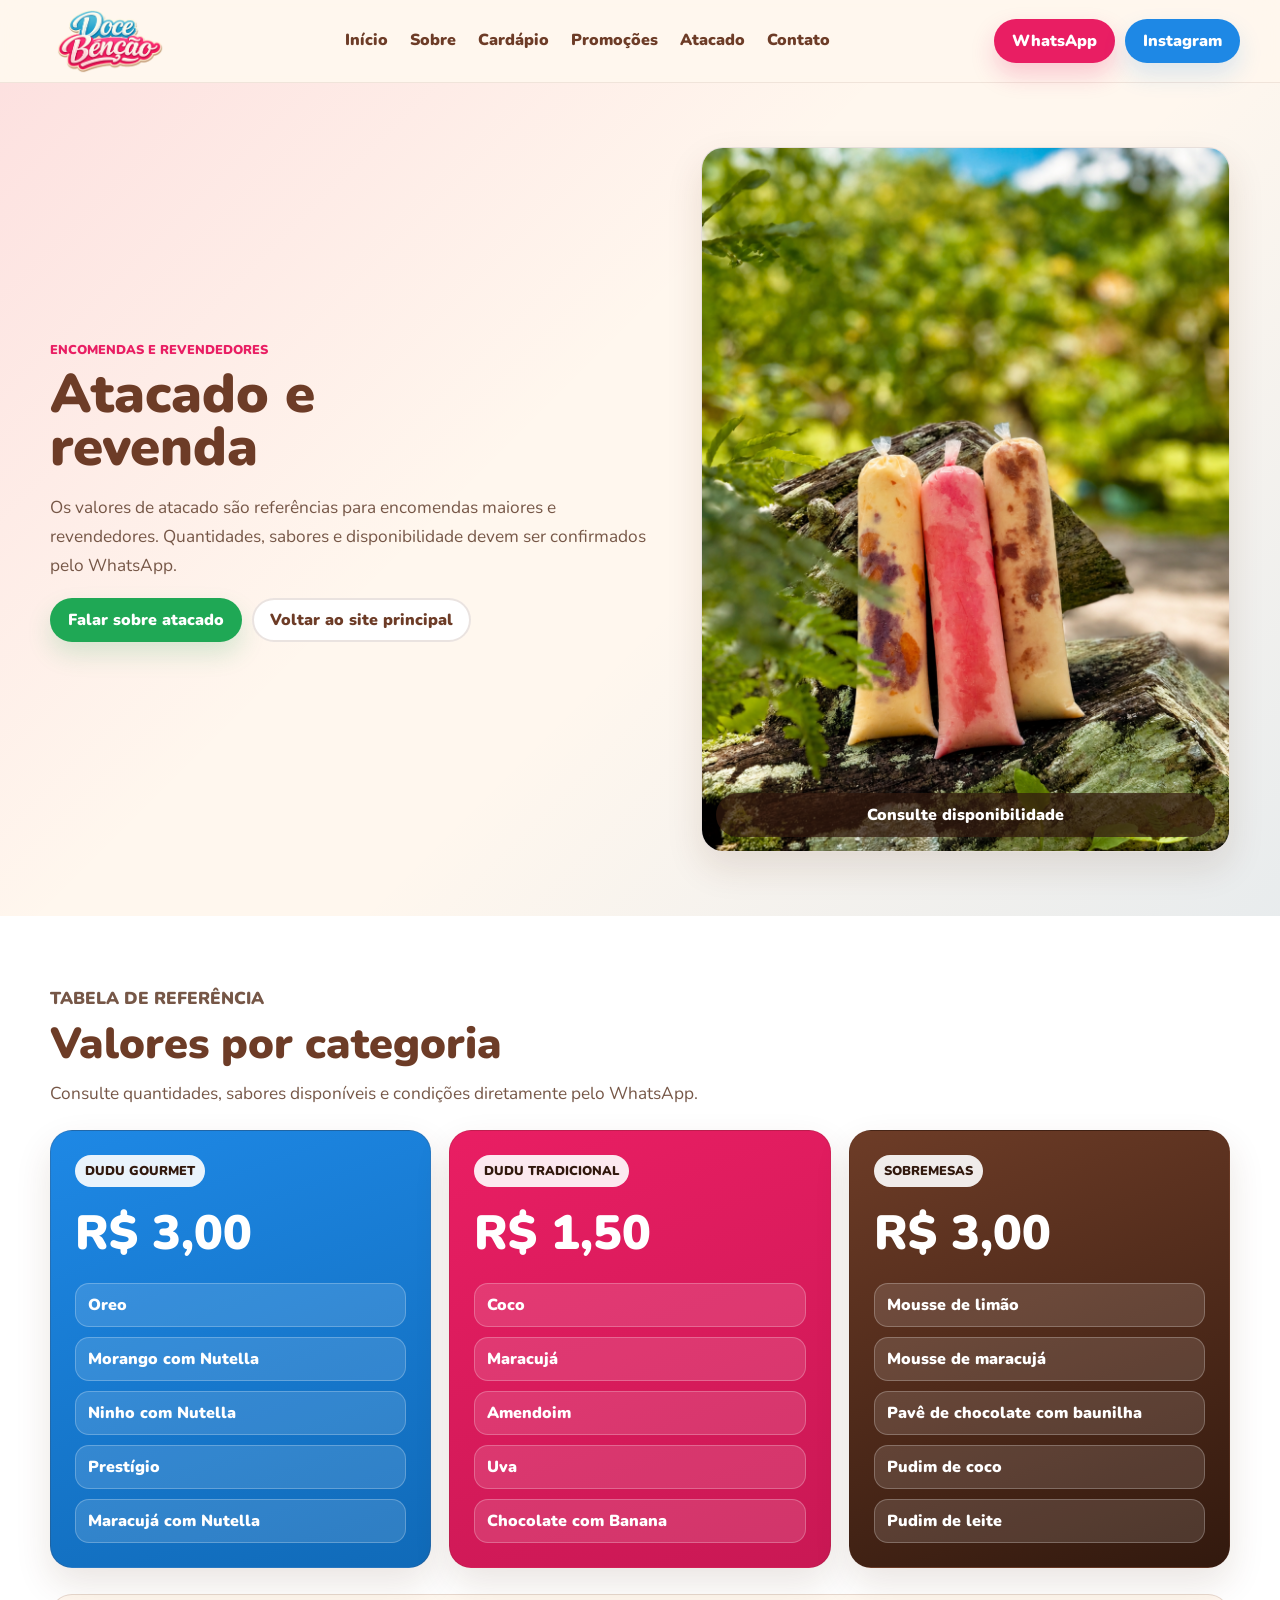
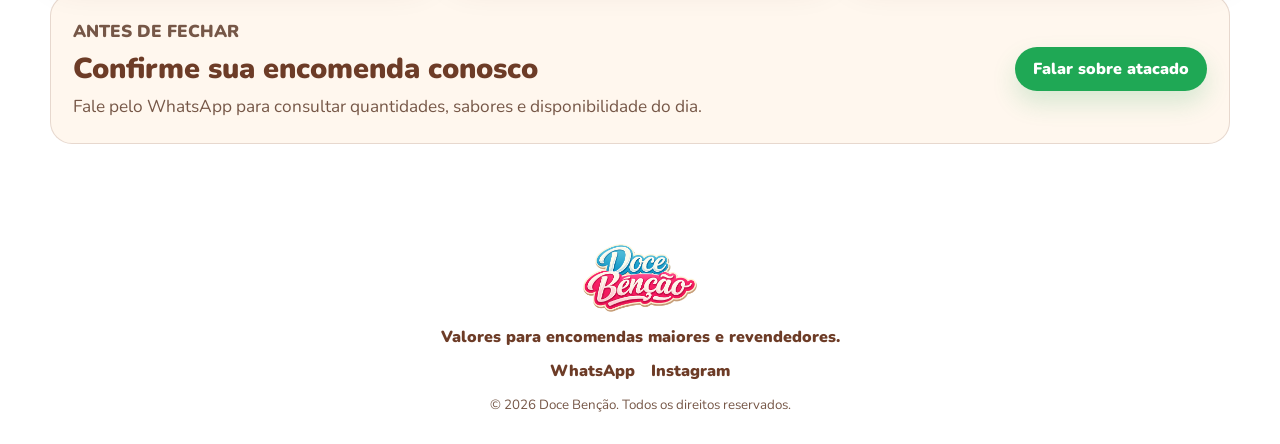
==== atacado.html @ 354166f1 "Add files via upload" ====
<!doctype html>
<html lang="pt-BR">
  <head>
    <meta charset="utf-8">
    <meta name="viewport" content="width=device-width, initial-scale=1">
    <title>Doce Benção | Atacado e Revenda</title>
    <meta
      name="description"
      content="Valores de referência para encomendas maiores e revendedores da Doce Benção."
    >
    <meta name="theme-color" content="#e91e63">
    <link rel="icon" href="assets/logo-doce-bencao-header.png" type="image/png">
    <link rel="preconnect" href="https://fonts.googleapis.com">
    <link rel="preconnect" href="https://fonts.gstatic.com" crossorigin>
    <link
      href="https://fonts.googleapis.com/css2?family=Nunito:wght@400;600;700;800;900&family=Pacifico&display=swap"
      rel="stylesheet"
    >
    <link rel="stylesheet" href="css/styles.css">
  </head>
  <body>
    <header class="site-header">
      <div class="header-inner">
        <a class="brand" href="index.html" aria-label="Voltar para Doce Benção">
          <img src="assets/logo-doce-bencao-header.png" alt="Doce Benção">
        </a>
        <nav class="site-nav" aria-label="Navegação de atacado">
          <a href="index.html#inicio">Início</a>
          <a href="index.html#sobre">Sobre</a>
          <a href="index.html#cardapio">Cardápio</a>
          <a href="index.html#promocoes">Promoções</a>
          <a href="#atacado">Atacado</a>
          <a href="index.html#contato">Contato</a>
        </nav>
        <div class="header-actions">
          <a
            class="mini-action whatsapp"
            href="#"
            data-whatsapp-message="Olá! Vim pelo site da Doce Benção e gostaria de consultar valores de atacado e revenda."
            data-contact-link="whatsapp"
          >
            WhatsApp
          </a>
          <a class="mini-action instagram" href="#" data-contact-link="instagram">Instagram</a>
        </div>
        <button
          class="mobile-menu-toggle"
          type="button"
          aria-label="Abrir menu"
          aria-controls="mobileMenu"
          aria-expanded="false"
          data-mobile-menu-toggle
        >
          <span aria-hidden="true">⋯</span>
        </button>
        <nav class="mobile-menu" id="mobileMenu" aria-label="Menu mobile" hidden data-mobile-menu>
          <a href="index.html#inicio">Início</a>
          <a href="index.html#sobre">Sobre</a>
          <a href="index.html#cardapio">Cardápio</a>
          <a href="index.html#promocoes">Promoções</a>
          <a href="#atacado">Atacado</a>
          <a href="index.html#contato">Contato</a>
          <a href="#" data-contact-link="whatsapp">WhatsApp</a>
          <a href="#" data-contact-link="instagram">Instagram</a>
        </nav>
      </div>
    </header>

    <main>
      <section class="wholesale-hero" id="atacado">
        <div class="section-inner wholesale-hero-inner">
          <div>
            <p class="eyebrow">Encomendas e revendedores</p>
            <h1>Atacado e revenda</h1>
            <p>
              Os valores de atacado são referências para encomendas maiores e
              revendedores. Quantidades, sabores e disponibilidade devem ser
              confirmados pelo WhatsApp.
            </p>
            <div class="hero-actions">
              <a
                class="button whatsapp"
                href="#"
                data-whatsapp-message="Olá! Vim pelo site da Doce Benção e gostaria de consultar valores de atacado e revenda."
                data-contact-link="whatsapp"
              >
                Falar sobre atacado
              </a>
              <a class="button secondary" href="index.html">Voltar ao site principal</a>
            </div>
          </div>
          <figure class="hero-photo wholesale-photo">
            <img src="assets/produto-dudu-gourmet-real.png" alt="Dudus da Doce Benção para encomendas e revenda">
            <figcaption>Consulte disponibilidade</figcaption>
          </figure>
        </div>
      </section>

      <section class="section wholesale-section" id="revendedores">
        <div class="section-inner">
          <div class="section-head compact">
            <p class="eyebrow">Tabela de referência</p>
            <h2>Valores por categoria</h2>
            <p>Consulte quantidades, sabores disponíveis e condições diretamente pelo WhatsApp.</p>
          </div>

          <div class="wholesale-grid">
            <article class="wholesale-card blue">
              <span>Dudu Gourmet</span>
              <strong>R$ 3,00</strong>
              <ul>
                <li>Oreo</li>
                <li>Morango com Nutella</li>
                <li>Ninho com Nutella</li>
                <li>Prestígio</li>
                <li>Maracujá com Nutella</li>
              </ul>
            </article>
            <article class="wholesale-card pink">
              <span>Dudu Tradicional</span>
              <strong>R$ 1,50</strong>
              <ul>
                <li>Coco</li>
                <li>Maracujá</li>
                <li>Amendoim</li>
                <li>Uva</li>
                <li>Chocolate com Banana</li>
              </ul>
            </article>
            <article class="wholesale-card brown">
              <span>Sobremesas</span>
              <strong>R$ 3,00</strong>
              <ul>
                <li>Mousse de limão</li>
                <li>Mousse de maracujá</li>
                <li>Pavê de chocolate com baunilha</li>
                <li>Pudim de coco</li>
                <li>Pudim de leite</li>
              </ul>
            </article>
          </div>

          <div class="wholesale-contact">
            <div>
              <p class="eyebrow">Antes de fechar</p>
              <h2>Confirme sua encomenda conosco</h2>
              <p>Fale pelo WhatsApp para consultar quantidades, sabores e disponibilidade do dia.</p>
            </div>
            <a
              class="button whatsapp"
              href="#"
              data-whatsapp-message="Olá! Vim pelo site da Doce Benção e gostaria de consultar valores de atacado e revenda."
              data-contact-link="whatsapp"
            >
              Falar sobre atacado
            </a>
          </div>
        </div>
      </section>
    </main>

    <footer class="site-footer">
      <img src="assets/logo-doce-bencao-header.png" alt="Doce Benção">
      <p>Valores para encomendas maiores e revendedores.</p>
      <div class="footer-links">
        <a href="#" data-contact-link="whatsapp">WhatsApp</a>
        <a href="#" data-contact-link="instagram">Instagram</a>
      </div>
      <small>© 2026 Doce Benção. Todos os direitos reservados.</small>
    </footer>

    <script src="js/app.js"></script>
  </body>
</html>
---- css/styles.css ----
:root {
  --pink: #e91e63;
  --pink-dark: #c91854;
  --blue: #1e88e5;
  --blue-dark: #106ab8;
  --brown: #6d3c27;
  --brown-dark: #32190e;
  --cream: #ffe6c7;
  --cream-soft: #fff7ee;
  --white: #ffffff;
  --ink: #2d170e;
  --muted: #765747;
  --line: rgba(109, 60, 39, 0.16);
  --shadow: 0 16px 36px rgba(79, 39, 18, 0.12);
  --radius: 22px;
  --script: "Pacifico", "Brush Script MT", cursive;
  --sans: "Nunito", "Segoe UI", system-ui, sans-serif;
}

* {
  box-sizing: border-box;
}

html,
body {
  width: 100%;
  overflow-x: hidden;
}

html {
  scroll-behavior: smooth;
}

body {
  min-width: 320px;
  margin: 0;
  color: var(--ink);
  font-family: var(--sans);
  background: var(--cream-soft);
}

img {
  display: block;
  max-width: 100%;
}

a {
  color: inherit;
  text-decoration: none;
}

button {
  font: inherit;
}

h1,
h2,
h3,
p {
  margin-top: 0;
  overflow-wrap: break-word;
}

h1 {
  max-width: 12ch;
  margin-bottom: 18px;
  color: var(--brown);
  font-size: 3.4rem;
  font-weight: 900;
  line-height: 0.98;
}

h2 {
  margin-bottom: 14px;
  color: var(--brown);
  font-size: 2.7rem;
  font-weight: 900;
  line-height: 1;
}

h3 {
  margin-bottom: 8px;
  color: var(--brown);
  font-size: 1.24rem;
  font-weight: 900;
}

.section {
  scroll-margin-top: 92px;
  padding: 68px 20px;
}

.section-inner {
  width: min(100%, 1180px);
  margin: 0 auto;
}

.section-head {
  max-width: 760px;
  margin-bottom: 26px;
}

.section-head p,
.hero-copy > p,
.wholesale-callout p,
.location-card p,
.contact-copy p,
.wholesale-hero p:not(.eyebrow),
.wholesale-contact p {
  color: var(--muted);
  font-size: 1.08rem;
  line-height: 1.68;
}

.compact {
  margin-bottom: 22px;
}

.eyebrow {
  margin: 0 0 9px;
  color: var(--pink);
  font-size: 0.8rem;
  font-weight: 900;
  letter-spacing: 0;
  text-transform: uppercase;
}

.site-header {
  position: sticky;
  top: 0;
  z-index: 30;
  border-bottom: 1px solid rgba(109, 60, 39, 0.1);
  background: rgba(255, 247, 238, 0.95);
  backdrop-filter: blur(16px);
}

.header-inner {
  position: relative;
  display: grid;
  width: min(100%, 1240px);
  min-height: 82px;
  margin: 0 auto;
  padding: 8px 20px;
  grid-template-columns: auto 1fr auto;
  gap: 24px;
  align-items: center;
}

.brand {
  display: block;
  width: 140px;
  height: 66px;
}

.brand img {
  width: 100%;
  height: 100%;
  object-fit: contain;
}

.site-nav {
  display: flex;
  min-width: 0;
  gap: 22px;
  align-items: center;
  justify-content: center;
  color: var(--brown);
  font-weight: 900;
  white-space: nowrap;
}

.site-nav a {
  padding: 8px 0;
  border-bottom: 3px solid transparent;
}

.site-nav a:hover,
.site-nav a:focus-visible {
  border-color: var(--pink);
}

.header-actions,
.hero-actions,
.location-buttons {
  display: flex;
  flex-wrap: wrap;
  gap: 10px;
  align-items: center;
}

.button,
.mini-action,
.contact-button,
.consult-link {
  display: inline-flex;
  min-height: 44px;
  align-items: center;
  justify-content: center;
  border: 0;
  border-radius: 999px;
  cursor: pointer;
  font-weight: 900;
  line-height: 1;
  text-align: center;
  transition: transform 160ms ease, box-shadow 160ms ease, background 160ms ease;
}

.button,
.mini-action,
.contact-button {
  padding: 13px 18px;
}

.button:hover,
.mini-action:hover,
.contact-button:hover,
.consult-link:hover {
  transform: translateY(-2px);
}

.primary,
.mini-action.whatsapp,
.contact-button.whatsapp {
  color: var(--white);
  background: var(--pink);
  box-shadow: 0 12px 24px rgba(233, 30, 99, 0.22);
}

.button.whatsapp {
  color: var(--white);
  background: #1fa855;
  box-shadow: 0 12px 24px rgba(31, 168, 85, 0.18);
}

.instagram,
.mini-action.instagram {
  color: var(--white);
  background: var(--blue);
  box-shadow: 0 12px 24px rgba(30, 136, 229, 0.16);
}

.secondary {
  color: var(--brown);
  background: var(--white);
  box-shadow: inset 0 0 0 2px rgba(109, 60, 39, 0.14);
}

.button.map,
.contact-button.map {
  color: var(--white);
  background: var(--brown);
  box-shadow: 0 12px 24px rgba(109, 60, 39, 0.16);
}

.mobile-menu-toggle,
.mobile-menu {
  display: none;
}

.mobile-menu[hidden] {
  display: none;
}

.hero {
  padding: 32px 20px;
  background:
    linear-gradient(135deg, rgba(233, 30, 99, 0.1) 0 24%, transparent 24% 100%),
    linear-gradient(315deg, rgba(30, 136, 229, 0.08) 0 18%, transparent 18% 100%),
    var(--cream-soft);
}

.hero-inner,
.wholesale-hero-inner {
  display: grid;
  grid-template-columns: minmax(0, 0.96fr) minmax(420px, 0.84fr);
  gap: 46px;
  align-items: center;
}

.hero-copy {
  max-width: 700px;
}

.hero-copy > p {
  font-size: 1rem;
  line-height: 1.56;
}

.availability-note {
  padding-left: 13px;
  border-left: 4px solid var(--pink);
  font-weight: 800;
}

.hero-actions {
  margin: 18px 0 16px;
}

.hero-gallery {
  display: grid;
  grid-template-columns: 1fr 0.82fr;
  grid-template-rows: 1fr 1fr;
  gap: 14px;
}

.hero-photo,
.product-card,
.promo-card,
.location-card,
.contact-panel,
.wholesale-card,
.faith-line {
  border: 1px solid var(--line);
  border-radius: var(--radius);
  background: rgba(255, 255, 255, 0.9);
  box-shadow: var(--shadow);
}

.hero-photo {
  position: relative;
  min-height: 180px;
  margin: 0;
  overflow: hidden;
}

.hero-photo.featured {
  min-height: 400px;
  grid-row: 1 / 3;
}

.hero-photo img {
  width: 100%;
  height: 100%;
  object-fit: cover;
}

.hero-photo figcaption {
  position: absolute;
  right: 14px;
  bottom: 14px;
  left: 14px;
  padding: 11px 13px;
  border-radius: 999px;
  color: var(--white);
  background: rgba(50, 25, 14, 0.72);
  font-weight: 900;
  text-align: center;
}

.faith-line {
  max-width: 430px;
  margin: 0;
  padding: 15px 18px;
}

.faith-line p {
  margin: 0;
  color: var(--brown);
  font-family: var(--script);
  font-size: 1.08rem;
  line-height: 1.45;
}

.faith-line cite {
  display: block;
  margin-top: 6px;
  color: var(--muted);
  font-size: 0.78rem;
  font-style: normal;
  font-weight: 900;
}

.faith-line.small {
  margin-top: 22px;
}

.about-section,
.location-section {
  background: var(--cream-soft);
}

.brand-values {
  margin-bottom: 0;
  color: var(--muted);
  font-size: 0.96rem;
  font-weight: 900;
  line-height: 1.5;
}

.menu-section,
.wholesale-section {
  background: var(--white);
}

.menu-tabs {
  display: flex;
  flex-wrap: wrap;
  gap: 10px;
  margin-bottom: 24px;
}

.tab {
  min-height: 42px;
  padding: 10px 15px;
  border: 1px solid var(--line);
  border-radius: 999px;
  color: var(--brown);
  background: var(--white);
  cursor: pointer;
  font-weight: 900;
}

.tab.is-active,
.tab:hover,
.tab:focus-visible {
  color: var(--white);
  border-color: var(--pink);
  background: var(--pink);
}

.product-grid,
.promo-grid,
.location-grid,
.wholesale-grid {
  display: grid;
  gap: 18px;
}

.product-grid {
  grid-template-columns: repeat(3, minmax(0, 1fr));
}

.product-card {
  overflow: hidden;
}

.product-card > img {
  width: 100%;
  height: 176px;
  object-fit: cover;
}

.product-body {
  display: grid;
  gap: 10px;
  padding: 18px;
}

.product-topline {
  display: flex;
  gap: 12px;
  align-items: flex-start;
  justify-content: space-between;
}

.product-category {
  display: inline-flex;
  min-height: 30px;
  align-items: center;
  padding: 6px 9px;
  border-radius: 999px;
  color: var(--white);
  background: var(--pink);
  font-size: 0.78rem;
  font-weight: 900;
}

.product-card.blue .product-category {
  background: var(--blue);
}

.product-card.brown .product-category {
  background: var(--brown);
}

.product-topline strong {
  flex: 0 0 auto;
  color: var(--pink);
  font-size: 1.48rem;
  font-weight: 900;
}

.product-card.blue .product-topline strong {
  color: var(--blue);
}

.product-card.brown .product-topline strong {
  color: var(--brown);
}

.product-card h3 {
  min-height: 2.4em;
}

.product-card p {
  min-height: 4.5em;
  margin-bottom: 3px;
  color: var(--muted);
  line-height: 1.5;
}

.consult-link {
  min-height: 40px;
  padding: 11px 14px;
  color: var(--white);
  background: #1fa855;
  font-size: 0.92rem;
}

.promo-section {
  background: linear-gradient(180deg, var(--cream-soft), var(--cream));
}

.promo-grid {
  grid-template-columns: repeat(3, minmax(0, 1fr));
}

.promo-card {
  min-height: 218px;
  padding: 24px;
  color: var(--white);
}

.promo-card.blue {
  background: linear-gradient(160deg, var(--blue), var(--blue-dark));
}

.promo-card.pink {
  background: linear-gradient(160deg, var(--pink), var(--pink-dark));
}

.promo-card.brown {
  background: linear-gradient(160deg, var(--brown), var(--brown-dark));
}

.promo-badge {
  display: inline-flex;
  margin-bottom: 38px;
  padding: 7px 10px;
  border-radius: 999px;
  color: var(--brown-dark);
  background: rgba(255, 255, 255, 0.9);
  font-size: 0.76rem;
  font-weight: 900;
  text-transform: uppercase;
}

.promo-card p {
  margin-bottom: 8px;
  color: rgba(255, 255, 255, 0.86);
  font-weight: 900;
}

.promo-card h3 {
  color: var(--white);
  font-size: 2.2rem;
}

.section-note {
  margin: 18px 0 0;
  color: var(--muted);
  font-size: 0.96rem;
  font-weight: 800;
}

.wholesale-callout {
  background:
    linear-gradient(90deg, rgba(233, 30, 99, 0.1), rgba(30, 136, 229, 0.1)),
    var(--cream);
}

.wholesale-inner {
  display: grid;
  grid-template-columns: minmax(0, 1fr) minmax(250px, 0.38fr);
  gap: 34px;
  align-items: center;
}

.location-grid {
  grid-template-columns: repeat(2, minmax(0, 1fr));
}

.location-card {
  padding: 24px;
}

.location-card span {
  display: inline-flex;
  margin-bottom: 18px;
  padding: 7px 10px;
  border-radius: 999px;
  color: var(--white);
  background: var(--brown);
  font-size: 0.78rem;
  font-weight: 900;
  text-transform: uppercase;
}

.location-card h3 {
  font-size: 1.6rem;
}

.location-buttons {
  margin-top: 18px;
}

.contact-section {
  background:
    linear-gradient(90deg, rgba(233, 30, 99, 0.09), rgba(30, 136, 229, 0.09)),
    var(--cream-soft);
}

.contact-inner {
  display: grid;
  grid-template-columns: minmax(0, 0.9fr) minmax(320px, 0.56fr);
  gap: 34px;
  align-items: center;
}

.contact-panel {
  display: grid;
  gap: 12px;
  padding: 24px;
}

.contact-button {
  min-height: 54px;
  color: var(--white);
}

.site-footer {
  display: grid;
  gap: 12px;
  justify-items: center;
  padding: 30px 18px;
  color: var(--brown);
  background: var(--white);
  text-align: center;
}

.site-footer img {
  width: 150px;
  height: 72px;
  object-fit: contain;
}

.site-footer p {
  margin: 0;
  font-weight: 900;
}

.footer-links {
  display: flex;
  gap: 16px;
  color: var(--brown);
  font-weight: 900;
}

.footer-links a {
  border-bottom: 2px solid transparent;
}

.footer-links a:hover,
.footer-links a:focus-visible {
  border-color: var(--pink);
}

.site-footer small {
  color: var(--muted);
}

.wholesale-hero {
  padding: 64px 20px;
  background:
    linear-gradient(135deg, rgba(233, 30, 99, 0.1), transparent 42%),
    linear-gradient(315deg, rgba(30, 136, 229, 0.1), transparent 44%),
    var(--cream-soft);
}

.wholesale-hero h1 {
  max-width: 10ch;
}

.wholesale-photo {
  min-height: 380px;
}

.wholesale-grid {
  grid-template-columns: repeat(3, minmax(0, 1fr));
}

.wholesale-card {
  min-height: 430px;
  padding: 24px;
  color: var(--white);
}

.wholesale-card.blue {
  background: linear-gradient(160deg, var(--blue), var(--blue-dark));
}

.wholesale-card.pink {
  background: linear-gradient(160deg, var(--pink), var(--pink-dark));
}

.wholesale-card.brown {
  background: linear-gradient(160deg, var(--brown), var(--brown-dark));
}

.wholesale-card span {
  display: inline-flex;
  margin-bottom: 22px;
  padding: 7px 10px;
  border-radius: 999px;
  color: var(--brown-dark);
  background: rgba(255, 255, 255, 0.9);
  font-size: 0.8rem;
  font-weight: 900;
  text-transform: uppercase;
}

.wholesale-card strong {
  display: block;
  margin-bottom: 26px;
  color: var(--white);
  font-size: 3rem;
  font-weight: 900;
  line-height: 1;
}

.wholesale-card ul {
  display: grid;
  gap: 10px;
  margin: 0;
  padding: 0;
  list-style: none;
}

.wholesale-card li {
  padding: 10px 12px;
  border: 1px solid rgba(255, 255, 255, 0.24);
  border-radius: 14px;
  background: rgba(255, 255, 255, 0.13);
  font-weight: 900;
}

.wholesale-contact {
  display: flex;
  gap: 24px;
  align-items: center;
  justify-content: space-between;
  margin-top: 26px;
  padding: 22px;
  border: 1px solid var(--line);
  border-radius: var(--radius);
  background: var(--cream-soft);
}

.wholesale-contact h2 {
  margin-bottom: 8px;
  font-size: 1.8rem;
}

.wholesale-contact p:last-child {
  margin-bottom: 0;
}

@media (max-width: 1080px) {
  .site-nav {
    gap: 16px;
    font-size: 0.94rem;
  }

  .header-inner {
    gap: 18px;
  }

  .hero-inner,
  .wholesale-hero-inner,
  .wholesale-inner,
  .contact-inner {
    grid-template-columns: 1fr;
  }

  .hero-gallery {
    width: min(100%, 760px);
  }

  .product-grid,
  .wholesale-grid {
    grid-template-columns: repeat(2, minmax(0, 1fr));
  }
}

@media (max-width: 760px) {
  h1 {
    max-width: 12ch;
    font-size: 2.54rem;
  }

  h2 {
    font-size: 2rem;
  }

  .section {
    padding: 48px 18px;
  }

  .header-inner {
    min-height: 72px;
    padding: 6px 18px;
    grid-template-columns: auto auto;
    justify-content: space-between;
  }

  .brand {
    width: 124px;
    height: 58px;
  }

  .site-nav,
  .header-actions {
    display: none;
  }

  .mobile-menu-toggle {
    display: inline-flex;
    width: 48px;
    height: 44px;
    align-items: center;
    justify-content: center;
    border: 1px solid var(--line);
    border-radius: 14px;
    color: var(--brown);
    background: var(--white);
    cursor: pointer;
    font-size: 2rem;
    font-weight: 900;
    line-height: 1;
  }

  .mobile-menu {
    position: absolute;
    top: calc(100% + 8px);
    right: 18px;
    display: grid;
    width: min(280px, calc(100vw - 36px));
    padding: 8px;
    border: 1px solid var(--line);
    border-radius: 18px;
    background: var(--white);
    box-shadow: var(--shadow);
  }

  .mobile-menu a {
    padding: 11px 12px;
    border-radius: 12px;
    color: var(--brown);
    font-weight: 900;
  }

  .mobile-menu a:hover,
  .mobile-menu a:focus-visible {
    color: var(--white);
    background: var(--pink);
  }

  .hero,
  .wholesale-hero {
    padding: 42px 18px;
  }

  .hero-copy > p,
  .wholesale-hero p:not(.eyebrow) {
    font-size: 1rem;
    line-height: 1.58;
  }

  .hero-gallery {
    grid-template-columns: 1fr 1fr;
    grid-template-rows: 280px 170px;
    gap: 10px;
  }

  .hero-photo,
  .hero-photo.featured {
    min-height: 0;
  }

  .hero-photo.featured {
    grid-row: 1 / 2;
    grid-column: 1 / 3;
  }

  .hero-photo figcaption {
    right: 8px;
    bottom: 8px;
    left: 8px;
    padding: 9px 10px;
    font-size: 0.86rem;
  }

  .hero-actions,
  .location-buttons {
    flex-direction: column;
  }

  .button,
  .contact-button,
  .consult-link {
    width: 100%;
  }

  .product-grid,
  .promo-grid,
  .location-grid,
  .wholesale-grid {
    grid-template-columns: 1fr;
  }

  .menu-tabs {
    display: grid;
    grid-template-columns: repeat(2, minmax(0, 1fr));
  }

  .tab {
    padding: 9px 10px;
    font-size: 0.88rem;
  }

  .product-card {
    display: grid;
    min-height: 190px;
    grid-template-columns: 112px minmax(0, 1fr);
  }

  .product-card > img {
    height: 100%;
  }

  .product-body {
    gap: 8px;
    padding: 14px;
  }

  .product-topline {
    flex-direction: column;
    gap: 7px;
  }

  .product-topline strong {
    font-size: 1.36rem;
  }

  .product-card h3,
  .product-card p {
    min-height: 0;
  }

  .product-card h3 {
    margin-bottom: 4px;
    font-size: 1.04rem;
  }

  .product-card p {
    font-size: 0.88rem;
    line-height: 1.42;
  }

  .consult-link {
    min-height: 38px;
    padding: 9px 10px;
    font-size: 0.84rem;
  }

  .promo-card,
  .location-card,
  .wholesale-card {
    min-height: auto;
  }

  .wholesale-contact {
    align-items: stretch;
    flex-direction: column;
  }

  .wholesale-contact .button {
    width: 100%;
  }
}

@media (max-width: 360px) {
  .product-card {
    grid-template-columns: 1fr;
  }

  .product-card > img {
    height: 170px;
  }
}
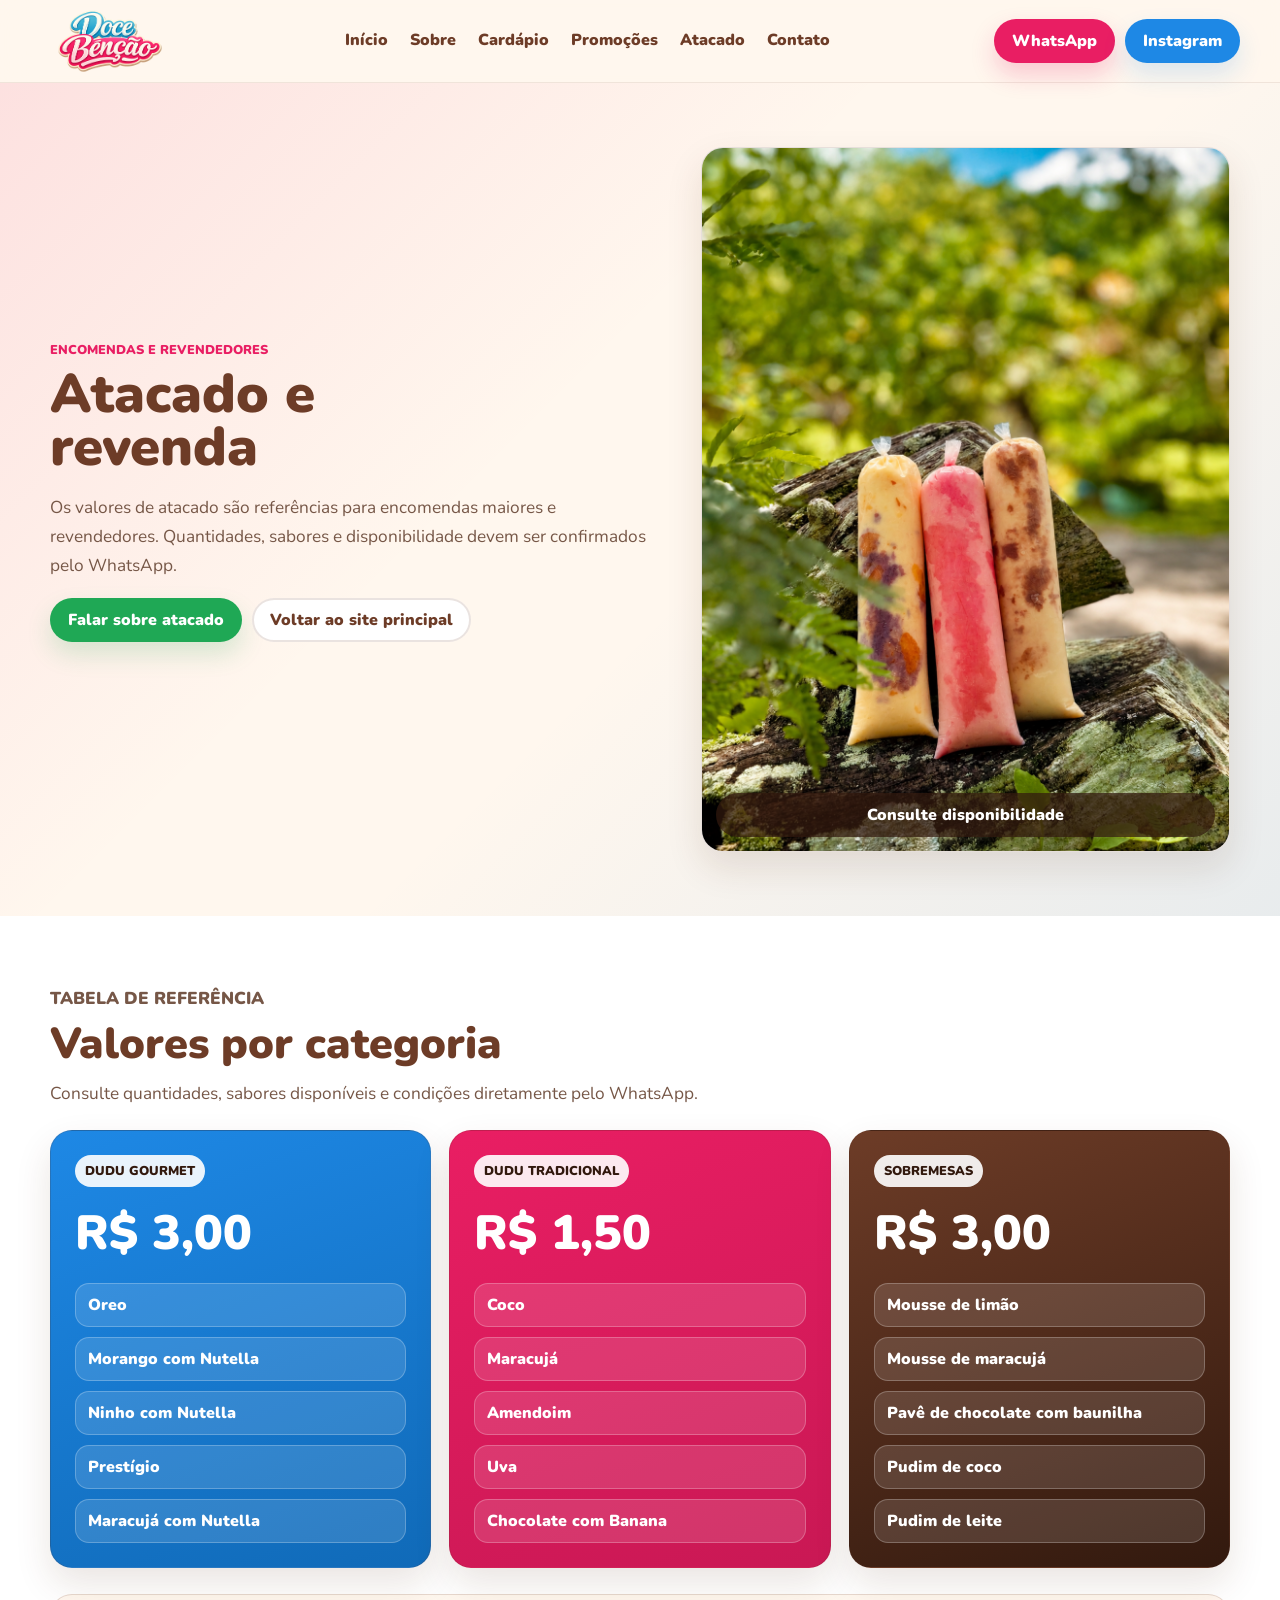
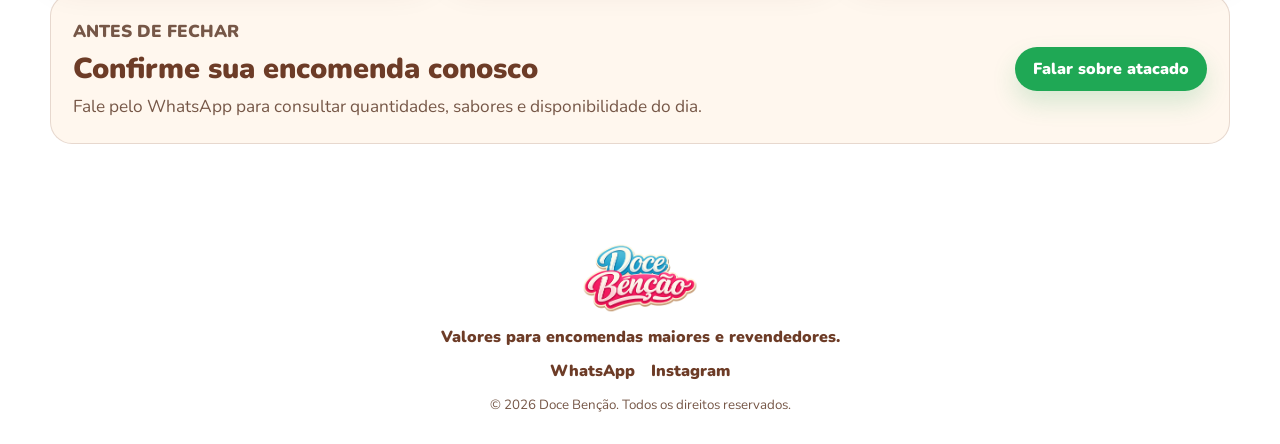
==== commit f8503da6: "Add files via upload" ====
--- a/atacado.html
+++ b/atacado.html
@@ -9,7 +9,7 @@
       content="Valores de referência para encomendas maiores e revendedores da Doce Benção."
     >
     <meta name="theme-color" content="#e91e63">
-    <link rel="icon" href="assets/logo-doce-bencao-header.png" type="image/png">
+    <link rel="icon" href="assets/logos/logo-doce-bencao.png" type="image/png">
     <link rel="preconnect" href="https://fonts.googleapis.com">
     <link rel="preconnect" href="https://fonts.gstatic.com" crossorigin>
     <link
@@ -22,7 +22,7 @@
     <header class="site-header">
       <div class="header-inner">
         <a class="brand" href="index.html" aria-label="Voltar para Doce Benção">
-          <img src="assets/logo-doce-bencao-header.png" alt="Doce Benção">
+          <img src="assets/logos/logo-doce-bencao.png" alt="Doce Benção">
         </a>
         <nav class="site-nav" aria-label="Navegação de atacado">
           <a href="index.html#inicio">Início</a>
@@ -90,7 +90,7 @@
             </div>
           </div>
           <figure class="hero-photo wholesale-photo">
-            <img src="assets/produto-dudu-gourmet-real.png" alt="Dudus da Doce Benção para encomendas e revenda">
+            <img src="assets/produtos/produto-dudu-gourmet-real.png" alt="Dudus da Doce Benção para encomendas e revenda">
             <figcaption>Consulte disponibilidade</figcaption>
           </figure>
         </div>
@@ -160,7 +160,7 @@
     </main>
 
     <footer class="site-footer">
-      <img src="assets/logo-doce-bencao-header.png" alt="Doce Benção">
+      <img src="assets/logos/logo-doce-bencao.png" alt="Doce Benção">
       <p>Valores para encomendas maiores e revendedores.</p>
       <div class="footer-links">
         <a href="#" data-contact-link="whatsapp">WhatsApp</a>
--- a/css/styles.css
+++ b/css/styles.css
@@ -286,12 +286,6 @@
   line-height: 1.56;
 }
 
-.availability-note {
-  padding-left: 13px;
-  border-left: 4px solid var(--pink);
-  font-weight: 800;
-}
-
 .hero-actions {
   margin: 18px 0 16px;
 }
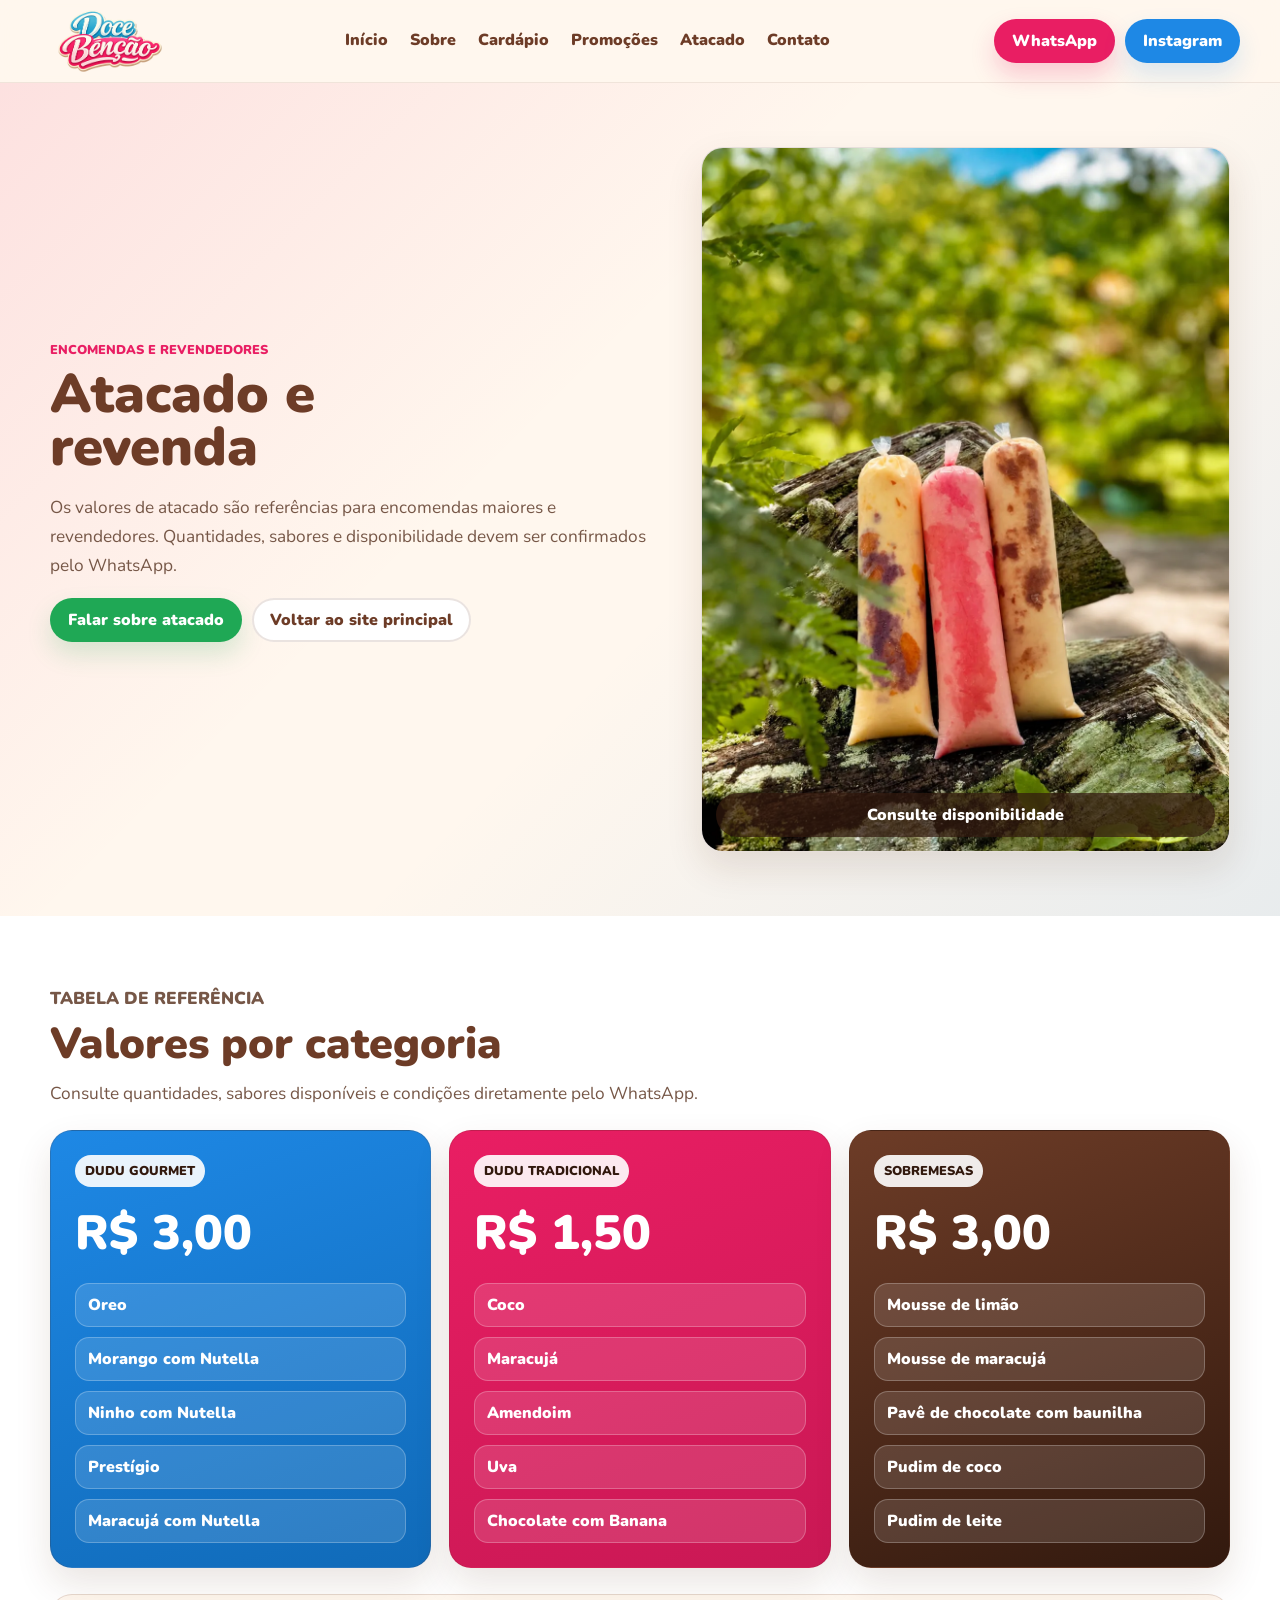
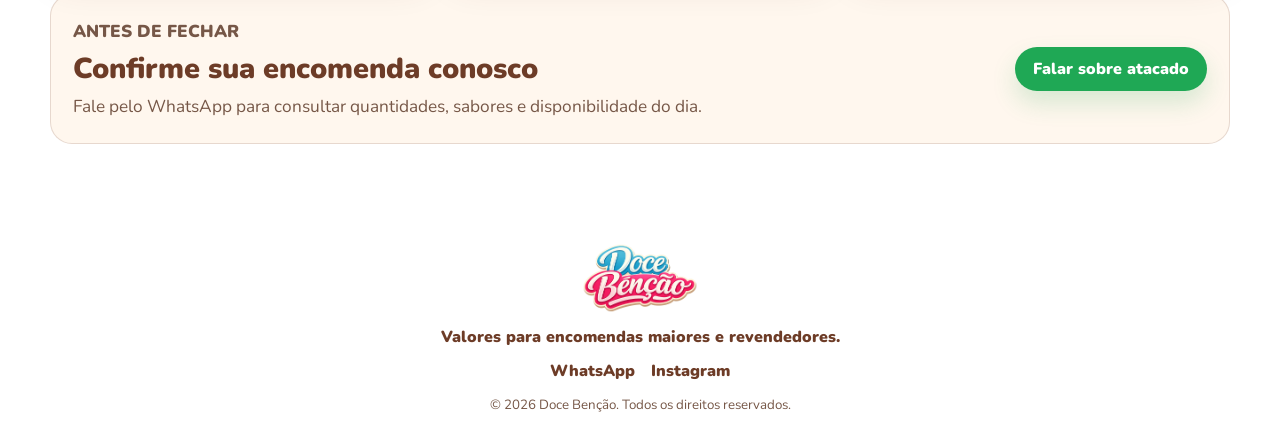
==== commit 0cee75c9: "Add files via upload" ====
--- a/atacado.html
+++ b/atacado.html
@@ -9,7 +9,7 @@
       content="Valores de referência para encomendas maiores e revendedores da Doce Benção."
     >
     <meta name="theme-color" content="#e91e63">
-    <link rel="icon" href="assets/logos/logo-doce-bencao.png" type="image/png">
+    <link rel="icon" href="assets/logos/logo-doce-bencao.webp" type="image/png">
     <link rel="preconnect" href="https://fonts.googleapis.com">
     <link rel="preconnect" href="https://fonts.gstatic.com" crossorigin>
     <link
@@ -22,7 +22,7 @@
     <header class="site-header">
       <div class="header-inner">
         <a class="brand" href="index.html" aria-label="Voltar para Doce Benção">
-          <img src="assets/logos/logo-doce-bencao.png" alt="Doce Benção">
+          <img src="assets/logos/logo-doce-bencao.webp" alt="Doce Benção">
         </a>
         <nav class="site-nav" aria-label="Navegação de atacado">
           <a href="index.html#inicio">Início</a>
@@ -90,7 +90,7 @@
             </div>
           </div>
           <figure class="hero-photo wholesale-photo">
-            <img src="assets/produtos/produto-dudu-gourmet-real.png" alt="Dudus da Doce Benção para encomendas e revenda">
+            <img src="assets/produtos/produto-dudu-gourmet-real.webp" alt="Dudus da Doce Benção para encomendas e revenda">
             <figcaption>Consulte disponibilidade</figcaption>
           </figure>
         </div>
@@ -160,7 +160,7 @@
     </main>
 
     <footer class="site-footer">
-      <img src="assets/logos/logo-doce-bencao.png" alt="Doce Benção">
+      <img src="assets/logos/logo-doce-bencao.webp" alt="Doce Benção">
       <p>Valores para encomendas maiores e revendedores.</p>
       <div class="footer-links">
         <a href="#" data-contact-link="whatsapp">WhatsApp</a>
--- a/css/styles.css
+++ b/css/styles.css
@@ -786,30 +786,147 @@
   }
 }
 
+/* Quantity Selector */
+.qty-selector {
+  display: flex;
+  align-items: center;
+  gap: 10px;
+  margin-top: 10px;
+}
+
+.qty-btn {
+  display: flex;
+  align-items: center;
+  justify-content: center;
+  width: 32px;
+  height: 32px;
+  border: 1px solid var(--line);
+  border-radius: 50%;
+  background: var(--white);
+  color: var(--brown);
+  font-weight: 800;
+  font-size: 1.2rem;
+  cursor: pointer;
+  line-height: 0;
+  padding: 0;
+  padding-bottom: 2px; /* Slight manual baseline adjustment for better alignment */
+  transition: background 150ms ease, transform 100ms ease;
+}
+
+.qty-btn:hover {
+  background: var(--cream-soft);
+  transform: scale(1.05);
+}
+
+.qty-btn:active {
+  transform: scale(0.95);
+}
+
+.qty-val {
+  font-size: 1.1rem;
+  font-weight: 800;
+  min-width: 20px;
+  text-align: center;
+}
+
+/* Floating Cart Bar */
+.cart-floating-bar {
+  position: fixed;
+  bottom: 0;
+  left: 0;
+  right: 0;
+  z-index: 100;
+  background: rgba(255, 247, 238, 0.92);
+  backdrop-filter: blur(12px);
+  border-top: 1px solid var(--line);
+  padding: 14px 20px;
+  box-shadow: 0 -8px 24px rgba(79, 39, 18, 0.15);
+  transform: translateY(100%);
+  transition: transform 250ms cubic-bezier(0.16, 1, 0.3, 1);
+}
+
+.cart-floating-bar.is-visible {
+  transform: translateY(0);
+}
+
+.cart-bar-inner {
+  display: flex;
+  align-items: center;
+  justify-content: space-between;
+  width: min(100%, 1180px);
+  margin: 0 auto;
+  gap: 16px;
+}
+
+.cart-bar-info {
+  display: flex;
+  flex-direction: column;
+  gap: 2px;
+  color: var(--brown);
+  flex-shrink: 0;
+}
+
+.cart-count {
+  font-size: 0.8rem;
+  font-weight: 900;
+  text-transform: uppercase;
+  color: var(--pink);
+  letter-spacing: 0.5px;
+  white-space: nowrap;
+}
+
+.cart-total {
+  font-size: 1.34rem;
+  font-weight: 900;
+  white-space: nowrap;
+}
+
+.cart-submit-btn {
+  min-height: 46px;
+  padding: 10px 24px;
+  font-size: 0.96rem;
+}
+
 @media (max-width: 760px) {
   h1 {
     max-width: 12ch;
-    font-size: 2.54rem;
+    font-size: 1.8rem;
   }
 
   h2 {
-    font-size: 2rem;
+    font-size: 1.48rem;
   }
 
   .section {
-    padding: 48px 18px;
+    padding: 24px 14px;
+    scroll-margin-top: 72px;
+  }
+
+  .section-head {
+    margin-bottom: 16px;
+  }
+
+  .section-head p,
+  .hero-copy > p,
+  .wholesale-callout p,
+  .location-card p,
+  .contact-copy p,
+  .wholesale-hero p:not(.eyebrow),
+  .wholesale-contact p {
+    font-size: 0.9rem;
+    line-height: 1.48;
   }
 
   .header-inner {
-    min-height: 72px;
-    padding: 6px 18px;
+    min-height: 64px;
+    padding: 6px 14px;
     grid-template-columns: auto auto;
     justify-content: space-between;
   }
 
   .brand {
-    width: 124px;
-    height: 58px;
+    width: 110px;
+    height: 52px;
   }
 
   .site-nav,
@@ -819,16 +936,16 @@
 
   .mobile-menu-toggle {
     display: inline-flex;
-    width: 48px;
-    height: 44px;
+    width: 44px;
+    height: 40px;
     align-items: center;
     justify-content: center;
     border: 1px solid var(--line);
-    border-radius: 14px;
+    border-radius: 12px;
     color: var(--brown);
     background: var(--white);
     cursor: pointer;
-    font-size: 2rem;
+    font-size: 1.6rem;
     font-weight: 900;
     line-height: 1;
   }
@@ -836,21 +953,22 @@
   .mobile-menu {
     position: absolute;
     top: calc(100% + 8px);
-    right: 18px;
+    right: 14px;
     display: grid;
-    width: min(280px, calc(100vw - 36px));
-    padding: 8px;
+    width: min(240px, calc(100vw - 28px));
+    padding: 6px;
     border: 1px solid var(--line);
-    border-radius: 18px;
+    border-radius: 14px;
     background: var(--white);
     box-shadow: var(--shadow);
   }
 
   .mobile-menu a {
-    padding: 11px 12px;
-    border-radius: 12px;
+    padding: 9px 10px;
+    border-radius: 10px;
     color: var(--brown);
     font-weight: 900;
+    font-size: 0.9rem;
   }
 
   .mobile-menu a:hover,
@@ -861,48 +979,33 @@
 
   .hero,
   .wholesale-hero {
-    padding: 42px 18px;
+    padding: 24px 14px;
   }
 
   .hero-copy > p,
   .wholesale-hero p:not(.eyebrow) {
-    font-size: 1rem;
-    line-height: 1.58;
+    font-size: 0.92rem;
+    line-height: 1.48;
   }
 
   .hero-gallery {
-    grid-template-columns: 1fr 1fr;
-    grid-template-rows: 280px 170px;
-    gap: 10px;
-  }
-
-  .hero-photo,
-  .hero-photo.featured {
-    min-height: 0;
-  }
-
-  .hero-photo.featured {
-    grid-row: 1 / 2;
-    grid-column: 1 / 3;
-  }
-
-  .hero-photo figcaption {
-    right: 8px;
-    bottom: 8px;
-    left: 8px;
-    padding: 9px 10px;
-    font-size: 0.86rem;
+    display: none; /* Hide gallery on mobile to save vertical space and simplify layout */
   }
 
   .hero-actions,
   .location-buttons {
     flex-direction: column;
+    gap: 8px;
+    width: 100%;
   }
 
   .button,
   .contact-button,
   .consult-link {
     width: 100%;
+    min-height: 40px;
+    padding: 10px 14px;
+    font-size: 0.9rem;
   }
 
   .product-grid,
@@ -910,85 +1013,201 @@
   .location-grid,
   .wholesale-grid {
     grid-template-columns: 1fr;
+    gap: 8px;
   }
 
   .menu-tabs {
-    display: grid;
-    grid-template-columns: repeat(2, minmax(0, 1fr));
+    display: flex;
+    flex-wrap: nowrap;
+    overflow-x: auto;
+    gap: 6px;
+    padding-bottom: 6px;
+    margin-bottom: 14px;
+    scrollbar-width: none;
+  }
+
+  .menu-tabs::-webkit-scrollbar {
+    display: none;
   }
 
   .tab {
-    padding: 9px 10px;
+    flex: 0 0 auto;
+    padding: 5px 10px;
+    font-size: 0.78rem;
+    min-height: auto;
+  }
+
+  /* Compact Rustic Row-based card for mobile (flat, lightweight) */
+  .product-card {
+    display: flex;
+    flex-direction: row;
+    align-items: center;
+    min-height: auto;
+    padding: 6px 8px;
+    gap: 10px;
+    border-radius: 12px;
+    background: var(--white);
+    box-shadow: none; /* Flat design eliminates visual bloat */
+    border: 1px solid rgba(109, 60, 39, 0.08);
+  }
+
+  .product-card > img {
+    width: 50px;
+    height: 50px;
+    object-fit: cover;
+    border-radius: 8px;
+    flex-shrink: 0;
+  }
+
+  .product-body {
+    display: flex;
+    flex-direction: column;
+    gap: 1px;
+    padding: 0;
+    flex-grow: 1;
+    min-width: 0;
+  }
+
+  .product-topline {
+    display: flex;
+    flex-direction: row;
+    align-items: center;
+    justify-content: space-between;
+    gap: 6px;
+  }
+
+  .product-category {
+    font-size: 0.6rem;
+    padding: 1px 4px;
+    min-height: auto;
+    border-radius: 4px;
+  }
+
+  .product-topline strong {
+    font-size: 0.95rem;
+  }
+
+  .product-card h3 {
+    margin: 1px 0;
     font-size: 0.88rem;
-  }
-
-  .product-card {
-    display: grid;
-    min-height: 190px;
-    grid-template-columns: 112px minmax(0, 1fr);
-  }
-
-  .product-card > img {
-    height: 100%;
-  }
-
-  .product-body {
-    gap: 8px;
-    padding: 14px;
-  }
-
-  .product-topline {
-    flex-direction: column;
-    gap: 7px;
-  }
-
-  .product-topline strong {
-    font-size: 1.36rem;
-  }
-
-  .product-card h3,
+    font-weight: 800;
+    line-height: 1.15;
+  }
+
   .product-card p {
-    min-height: 0;
-  }
-
-  .product-card h3 {
+    font-size: 0.74rem;
+    line-height: 1.25;
+    margin: 0 0 2px;
+    color: var(--muted);
+  }
+
+  .qty-selector {
+    display: flex;
+    align-items: center;
+    gap: 6px;
+    margin-top: 2px;
+  }
+
+  .qty-btn {
+    width: 22px;
+    height: 22px;
+    font-size: 0.85rem;
+    padding-bottom: 1px;
+  }
+
+  .qty-val {
+    font-size: 0.85rem;
+    min-width: 12px;
+  }
+
+  .promo-card {
+    min-height: auto;
+    padding: 16px;
+    border-radius: 14px;
+  }
+
+  .promo-badge {
+    margin-bottom: 12px;
+    padding: 4px 8px;
+    font-size: 0.68rem;
+  }
+
+  .promo-card h3 {
+    font-size: 1.6rem;
+    margin-top: 4px;
+    margin-bottom: 0;
+  }
+
+  .location-card {
+    padding: 16px;
+    border-radius: 14px;
+  }
+
+  .location-card span {
+    margin-bottom: 12px;
+    padding: 4px 8px;
+    font-size: 0.68rem;
+  }
+
+  .location-card h3 {
+    font-size: 1.2rem;
     margin-bottom: 4px;
-    font-size: 1.04rem;
-  }
-
-  .product-card p {
-    font-size: 0.88rem;
-    line-height: 1.42;
-  }
-
-  .consult-link {
-    min-height: 38px;
-    padding: 9px 10px;
-    font-size: 0.84rem;
-  }
-
-  .promo-card,
-  .location-card,
+  }
+
   .wholesale-card {
     min-height: auto;
+    padding: 16px;
+    border-radius: 14px;
+  }
+
+  .wholesale-card span {
+    margin-bottom: 12px;
+    padding: 4px 8px;
+    font-size: 0.68rem;
+  }
+
+  .wholesale-card strong {
+    font-size: 2.2rem;
+    margin-bottom: 14px;
+  }
+
+  .wholesale-card li {
+    padding: 6px 8px;
+    font-size: 0.84rem;
+    border-radius: 10px;
   }
 
   .wholesale-contact {
     align-items: stretch;
     flex-direction: column;
-  }
-
-  .wholesale-contact .button {
-    width: 100%;
+    padding: 14px;
+    border-radius: 14px;
+    gap: 12px;
+    margin-top: 16px;
+  }
+
+  .wholesale-contact h2 {
+    font-size: 1.3rem;
+  }
+
+  /* Adjust padding at bottom of body so the floating cart doesn't block content */
+  body {
+    padding-bottom: 74px;
   }
 }
 
 @media (max-width: 360px) {
   .product-card {
-    grid-template-columns: 1fr;
+    flex-direction: column;
+    align-items: stretch;
   }
 
   .product-card > img {
-    height: 170px;
-  }
-}
+    width: 100%;
+    height: 120px;
+  }
+  
+  body {
+    padding-bottom: 80px;
+  }
+}
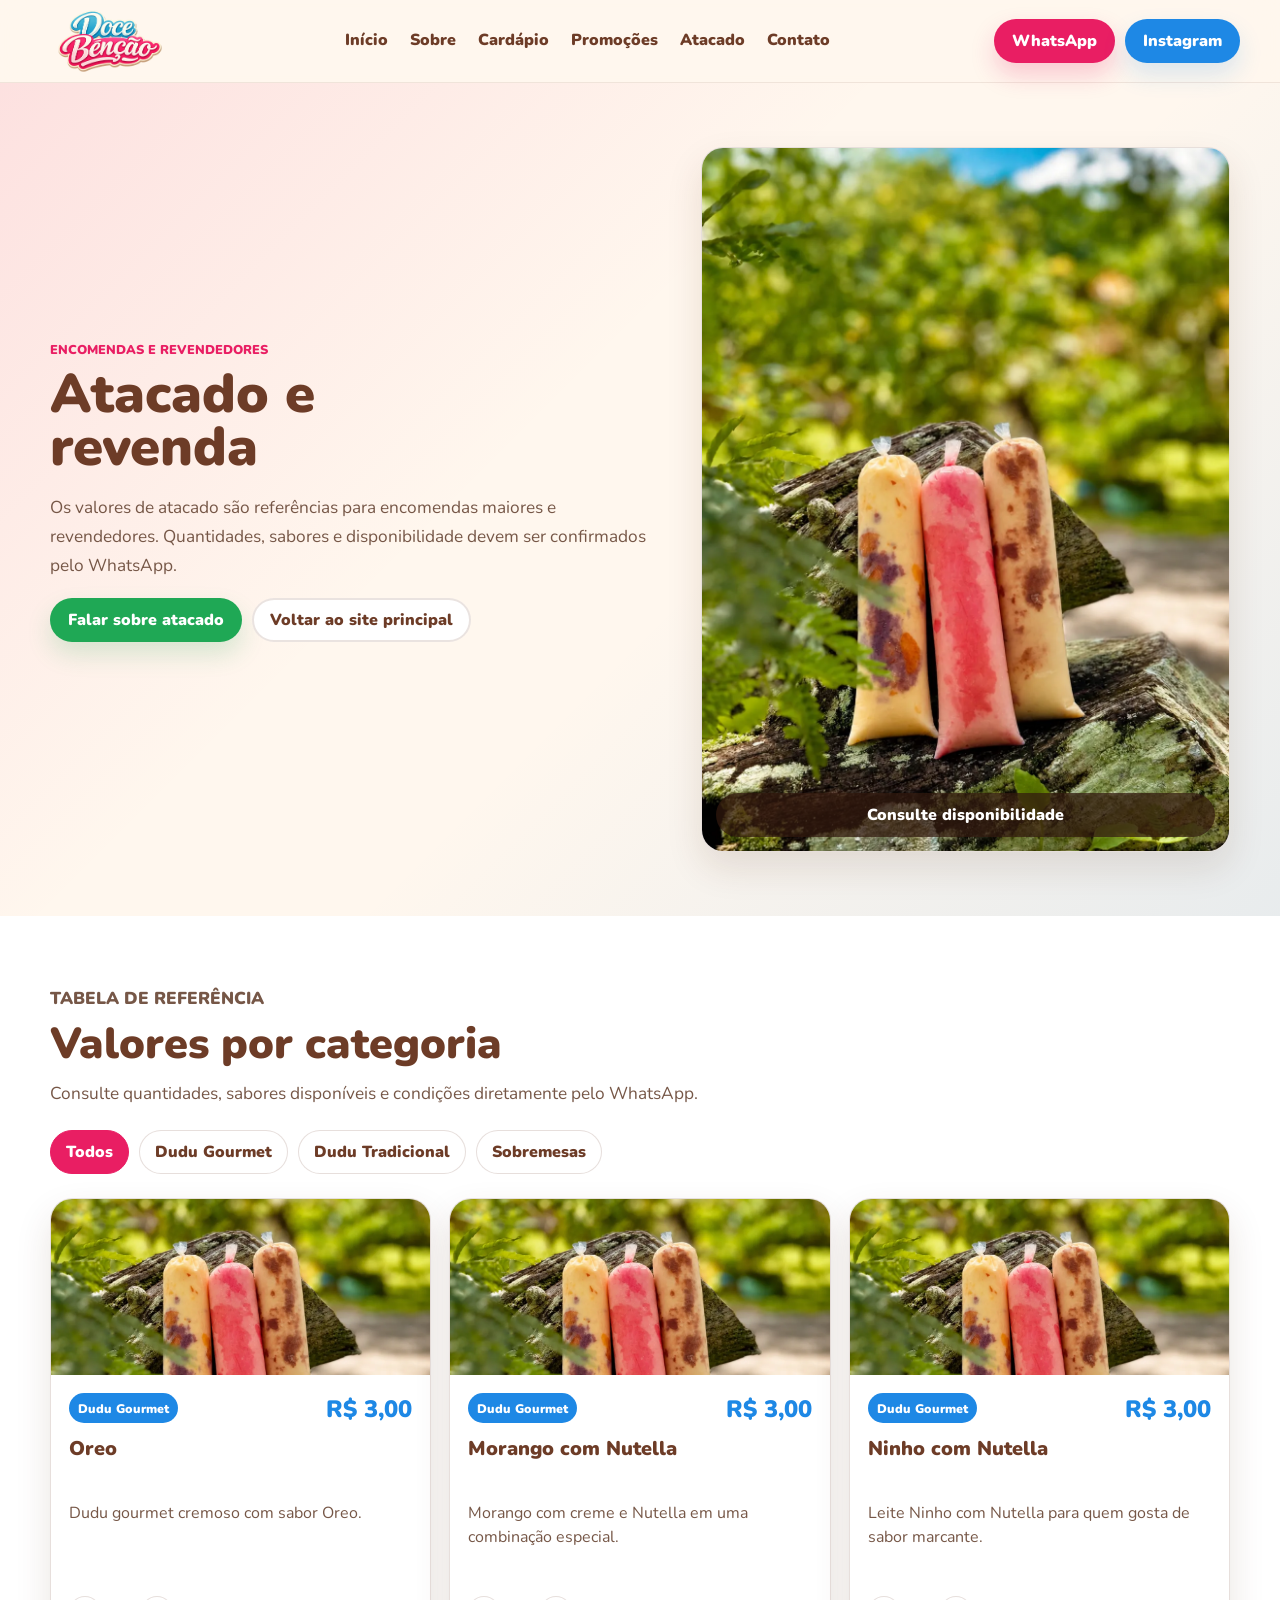
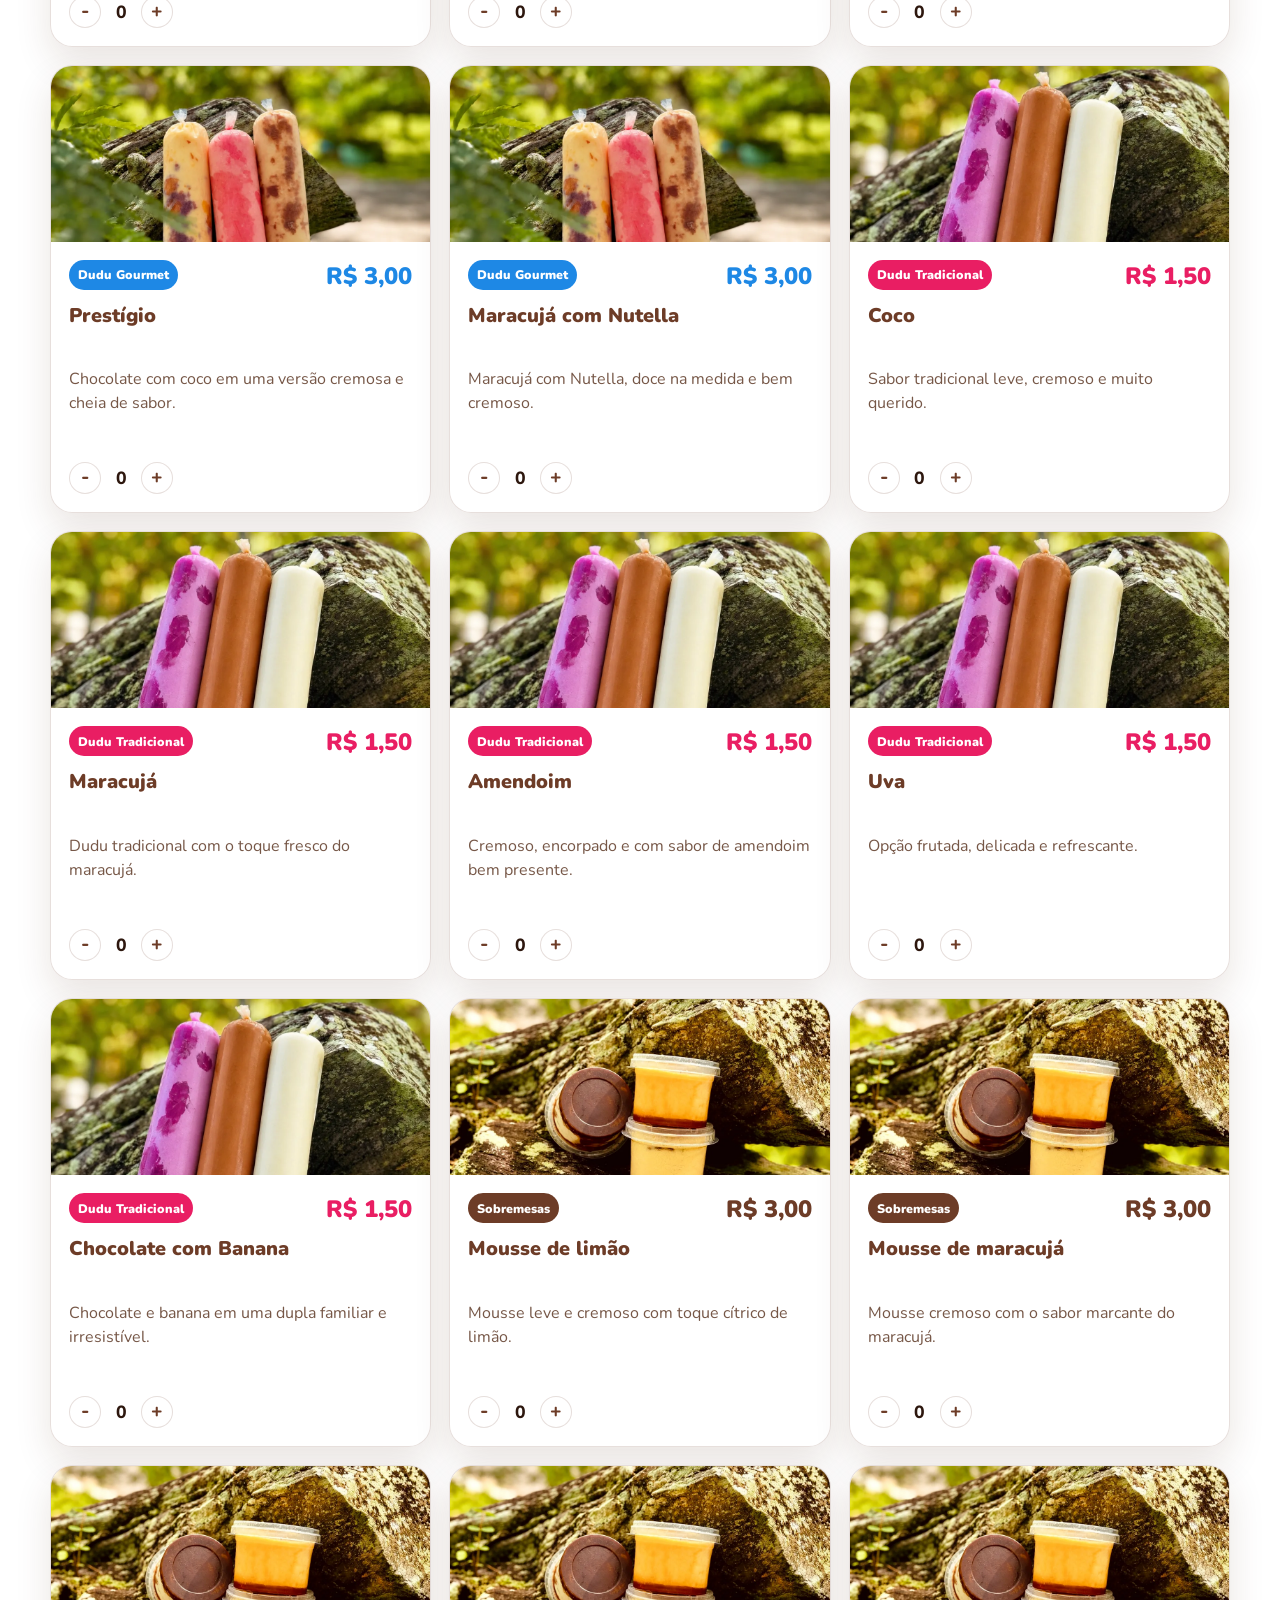
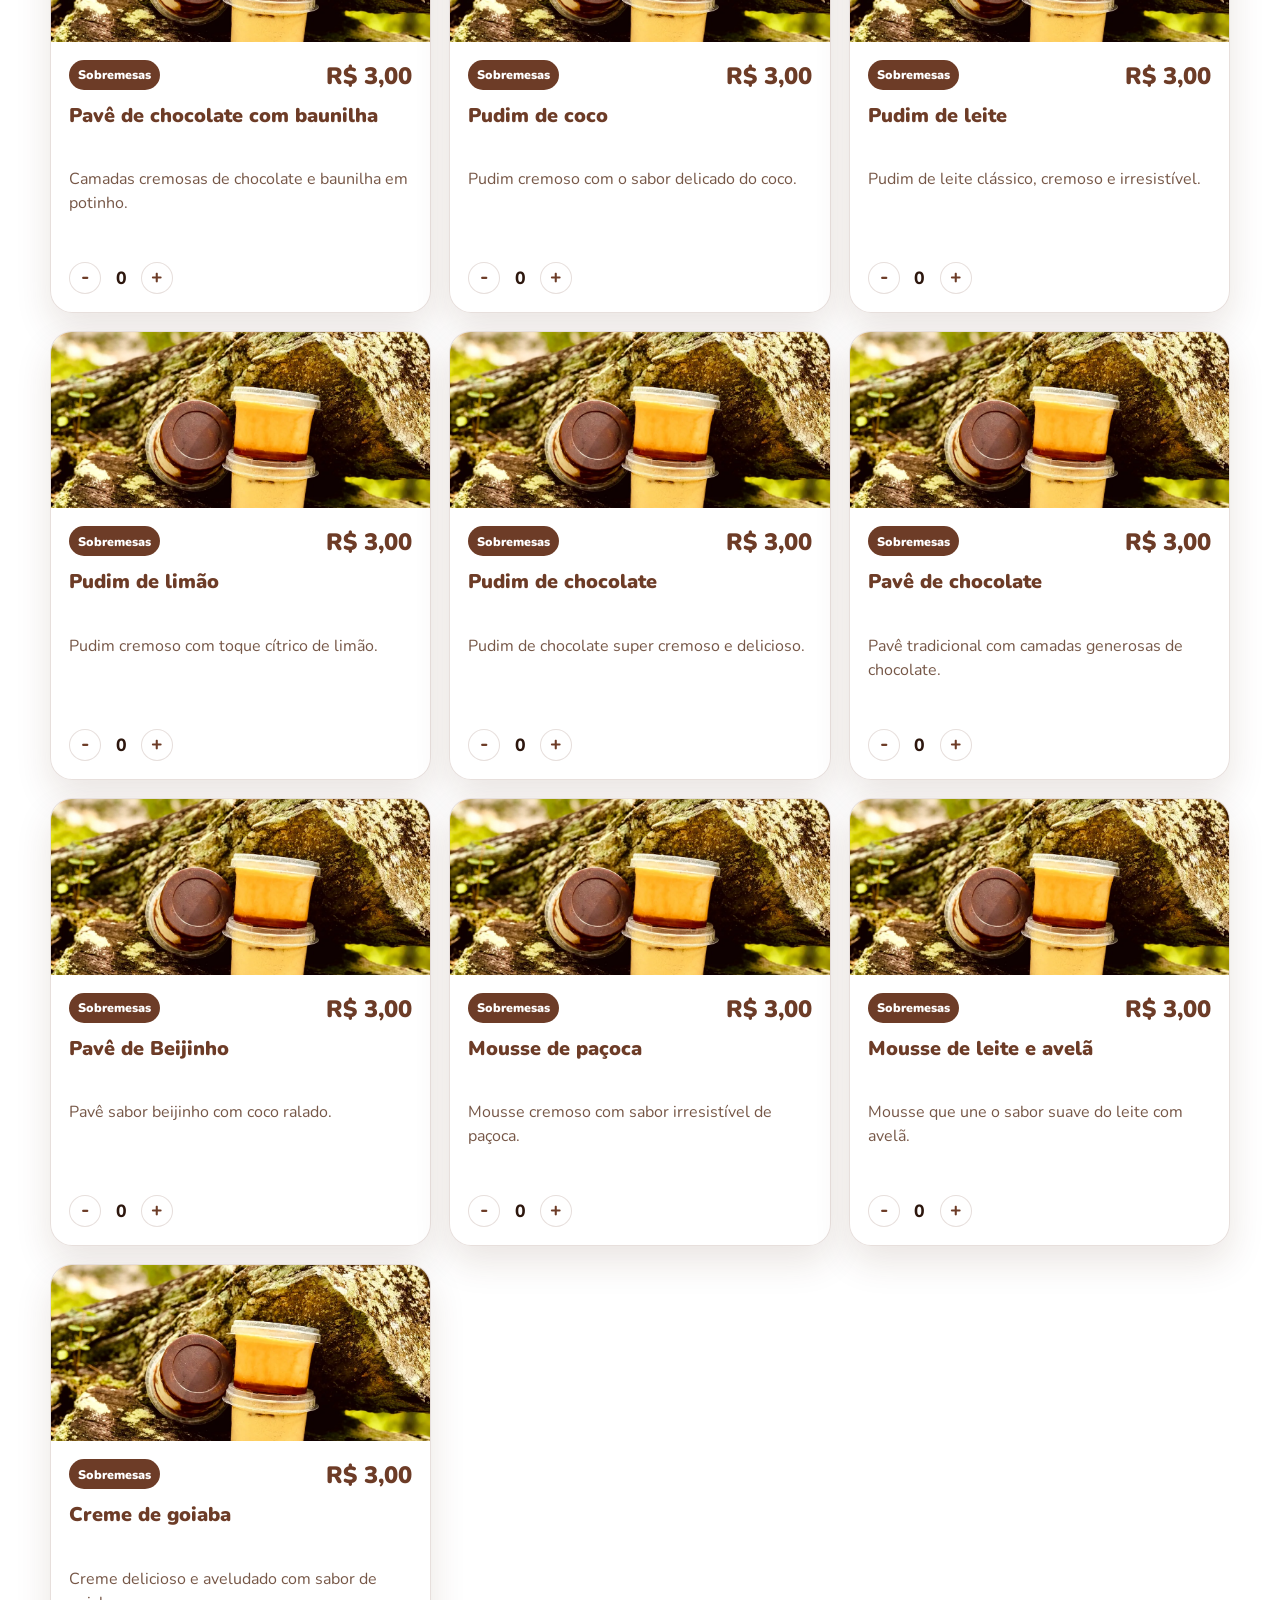
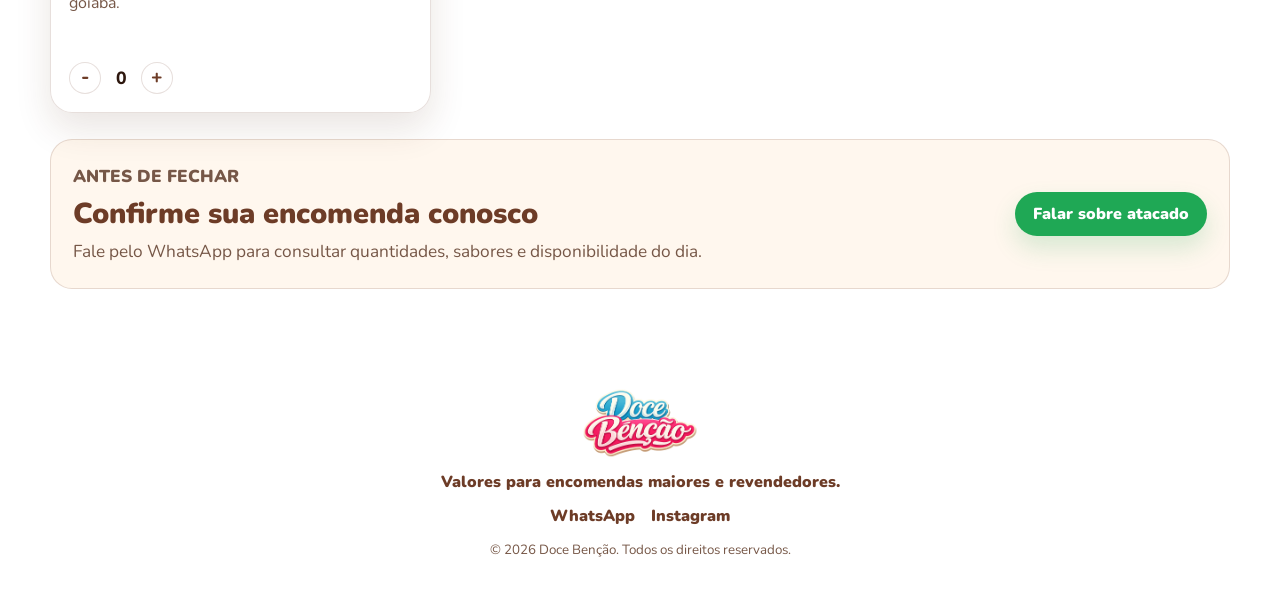
==== commit 8e63f1d6: "Add files via upload" ====
--- a/atacado.html
+++ b/atacado.html
@@ -18,7 +18,7 @@
     >
     <link rel="stylesheet" href="css/styles.css">
   </head>
-  <body>
+  <body data-page="wholesale">
     <header class="site-header">
       <div class="header-inner">
         <a class="brand" href="index.html" aria-label="Voltar para Doce Benção">
@@ -104,41 +104,13 @@
             <p>Consulte quantidades, sabores disponíveis e condições diretamente pelo WhatsApp.</p>
           </div>
 
-          <div class="wholesale-grid">
-            <article class="wholesale-card blue">
-              <span>Dudu Gourmet</span>
-              <strong>R$ 3,00</strong>
-              <ul>
-                <li>Oreo</li>
-                <li>Morango com Nutella</li>
-                <li>Ninho com Nutella</li>
-                <li>Prestígio</li>
-                <li>Maracujá com Nutella</li>
-              </ul>
-            </article>
-            <article class="wholesale-card pink">
-              <span>Dudu Tradicional</span>
-              <strong>R$ 1,50</strong>
-              <ul>
-                <li>Coco</li>
-                <li>Maracujá</li>
-                <li>Amendoim</li>
-                <li>Uva</li>
-                <li>Chocolate com Banana</li>
-              </ul>
-            </article>
-            <article class="wholesale-card brown">
-              <span>Sobremesas</span>
-              <strong>R$ 3,00</strong>
-              <ul>
-                <li>Mousse de limão</li>
-                <li>Mousse de maracujá</li>
-                <li>Pavê de chocolate com baunilha</li>
-                <li>Pudim de coco</li>
-                <li>Pudim de leite</li>
-              </ul>
-            </article>
+          <div class="menu-tabs" role="tablist" aria-label="Filtrar cardápio por categoria">
+            <button class="tab is-active" type="button" data-category="Todos">Todos</button>
+            <button class="tab" type="button" data-category="Dudu Gourmet">Dudu Gourmet</button>
+            <button class="tab" type="button" data-category="Dudu Tradicional">Dudu Tradicional</button>
+            <button class="tab" type="button" data-category="Sobremesas">Sobremesas</button>
           </div>
+          <div class="product-grid" id="productGrid" aria-live="polite"></div>
 
           <div class="wholesale-contact">
             <div>
@@ -169,6 +141,19 @@
       <small>© 2026 Doce Benção. Todos os direitos reservados.</small>
     </footer>
 
+    <!-- Floating Cart Bar -->
+    <div class="cart-floating-bar" id="cartBar" hidden>
+      <div class="cart-bar-inner">
+        <div class="cart-bar-info">
+          <span class="cart-count" id="cartCount">0 itens</span>
+          <span class="cart-total" id="cartTotal">R$ 0,00</span>
+        </div>
+        <button class="button whatsapp cart-submit-btn" id="cartSubmitBtn" type="button">
+          🛒 Enviar Pedido (Atacado)
+        </button>
+      </div>
+    </div>
+
     <script src="js/app.js"></script>
   </body>
 </html>
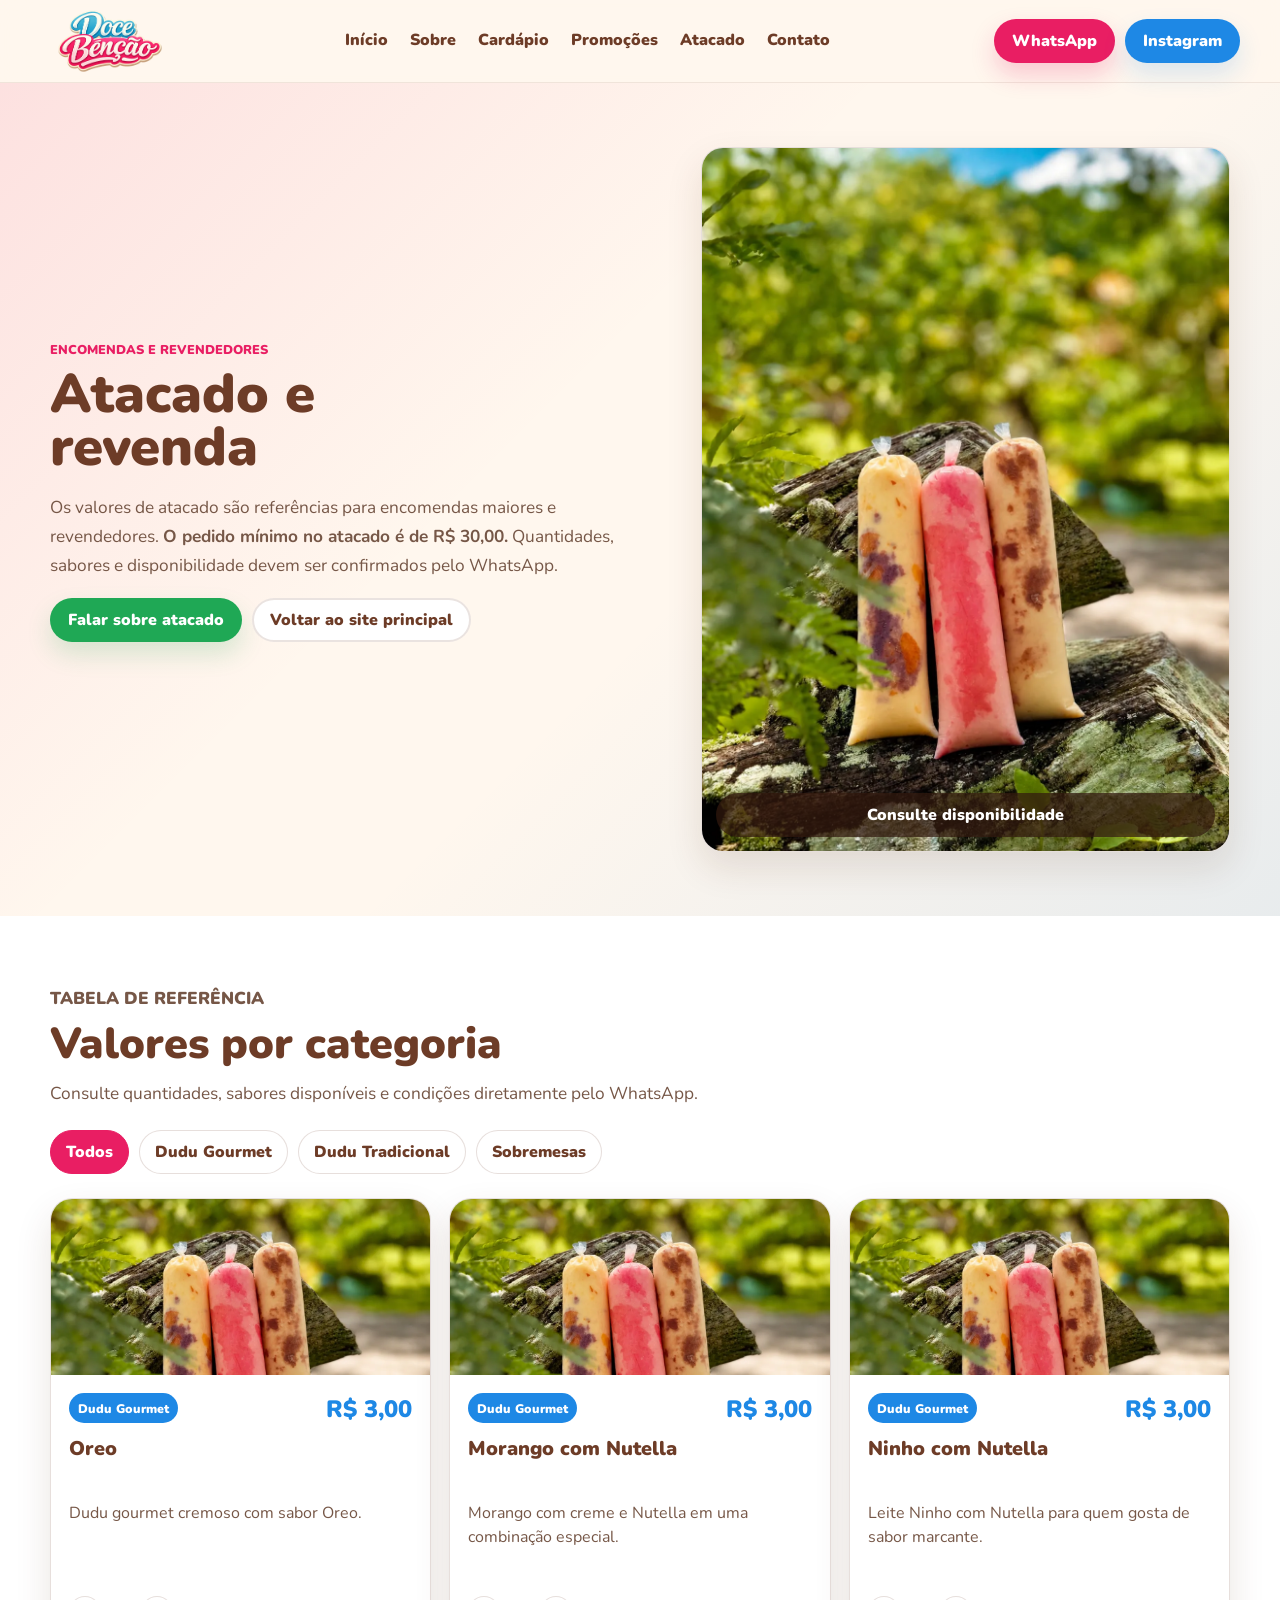
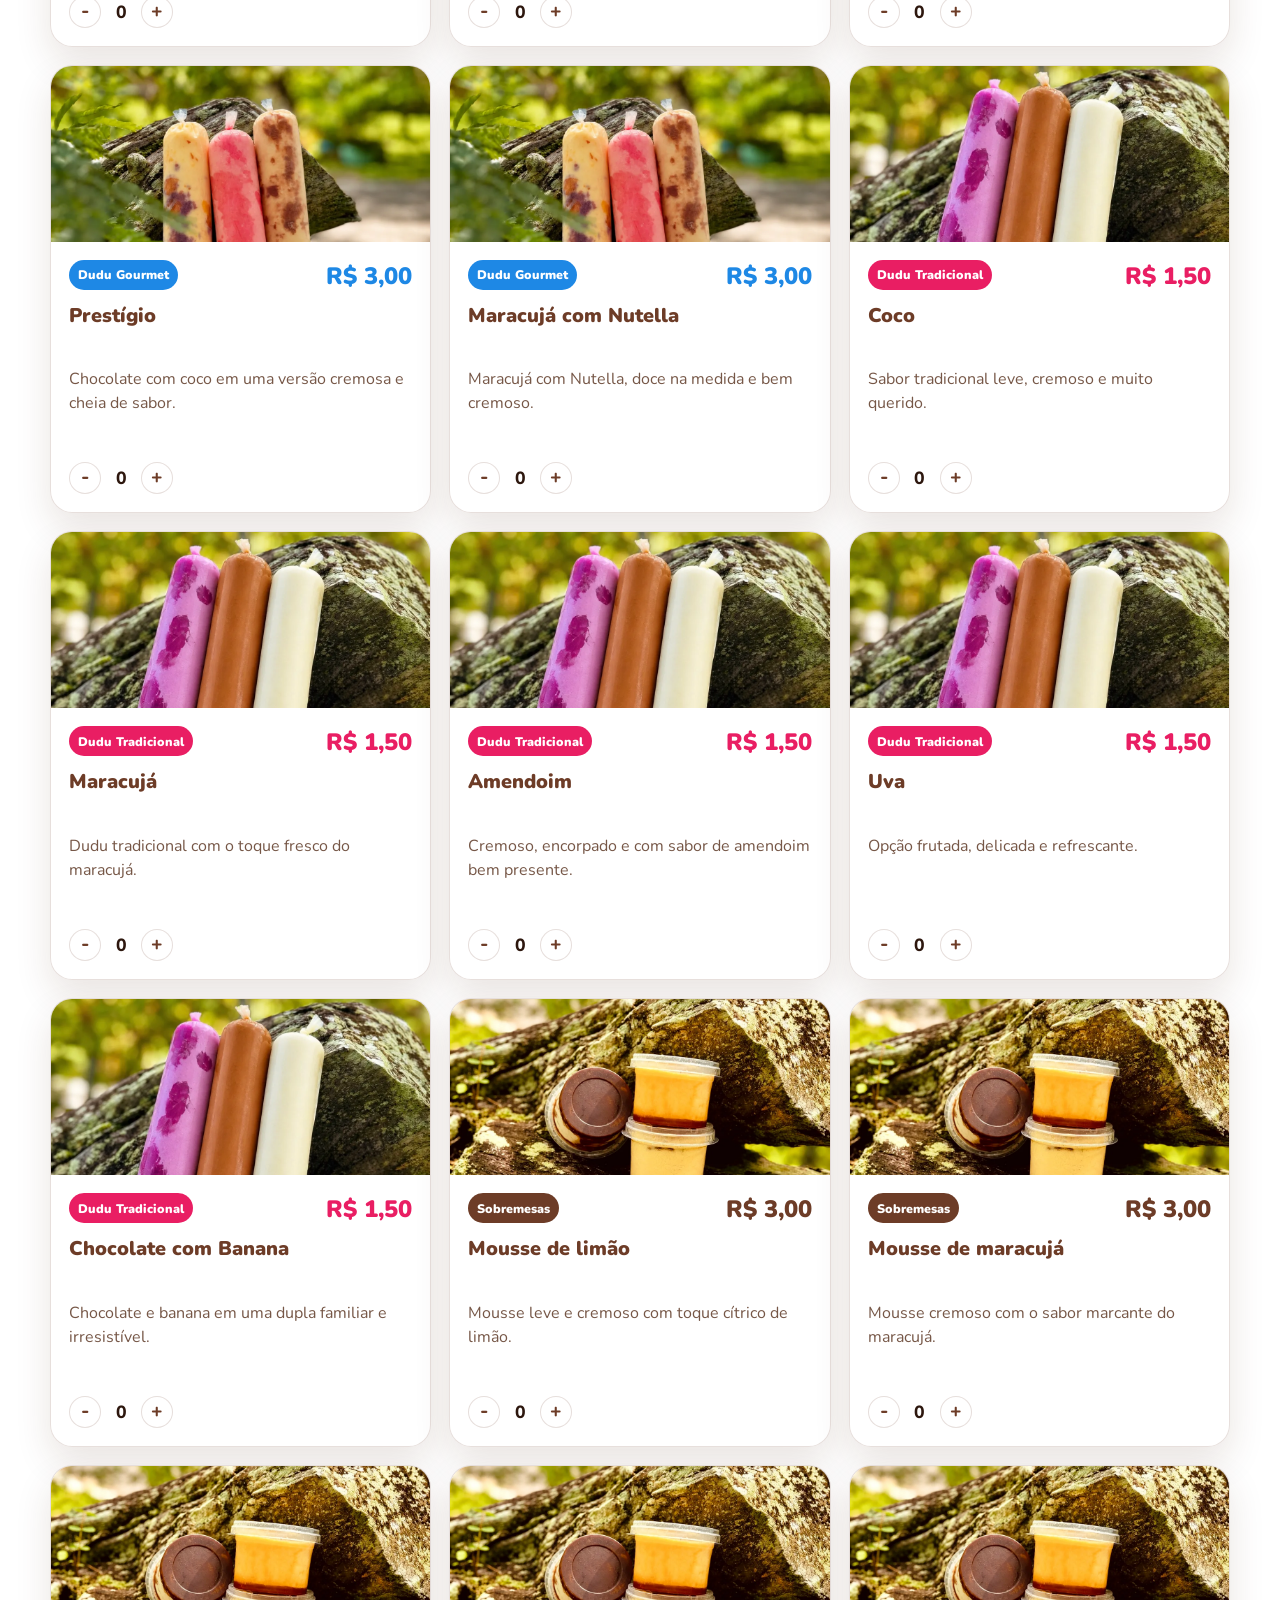
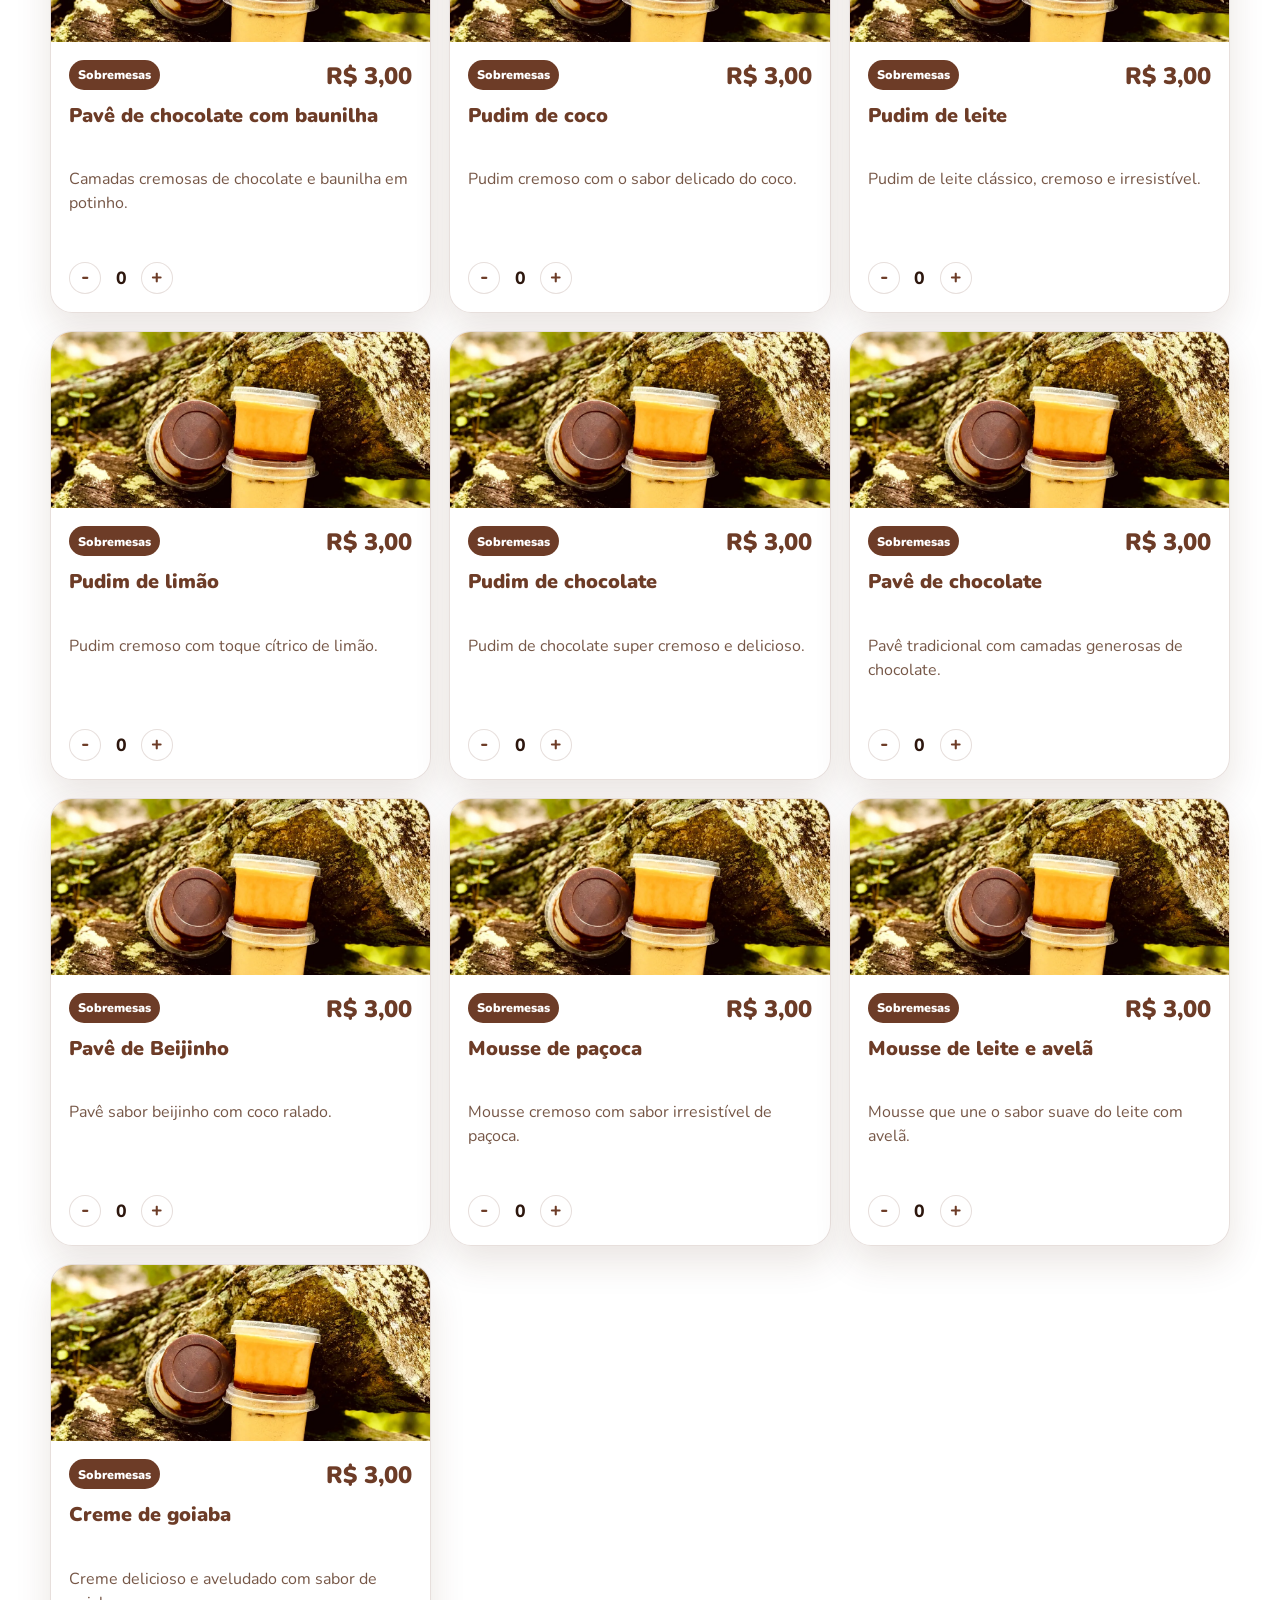
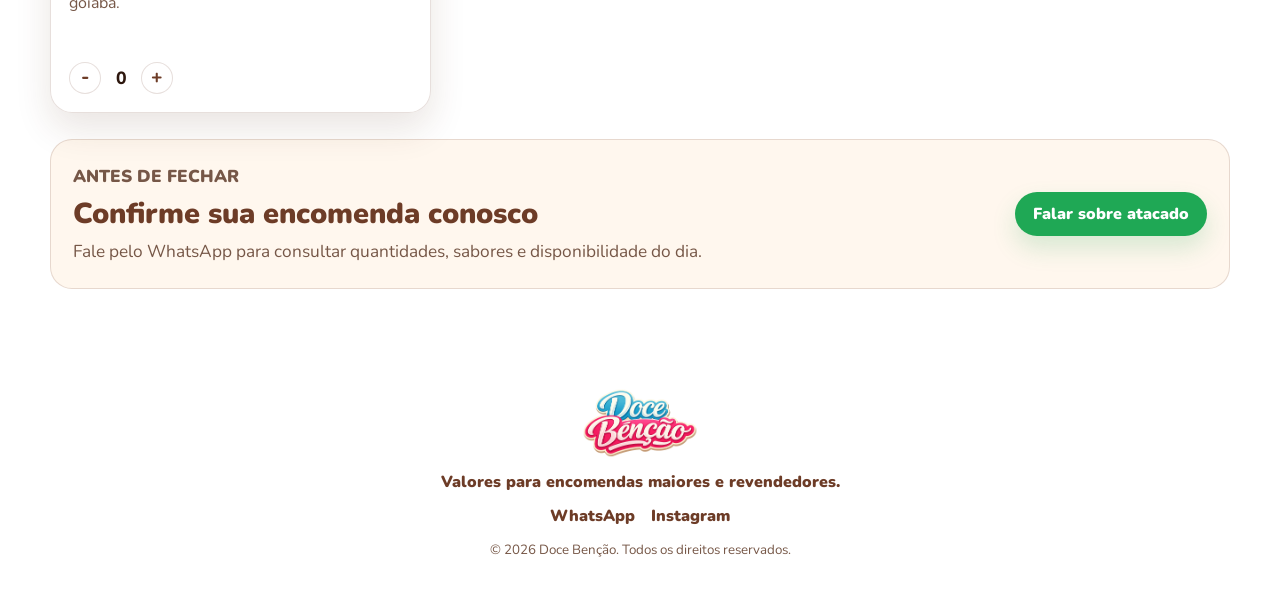
==== commit d6877b81: "Add files via upload" ====
--- a/atacado.html
+++ b/atacado.html
@@ -74,7 +74,8 @@
             <h1>Atacado e revenda</h1>
             <p>
               Os valores de atacado são referências para encomendas maiores e
-              revendedores. Quantidades, sabores e disponibilidade devem ser
+              revendedores. <strong>O pedido mínimo no atacado é de R$ 30,00.</strong>
+              Quantidades, sabores e disponibilidade devem ser
               confirmados pelo WhatsApp.
             </p>
             <div class="hero-actions">
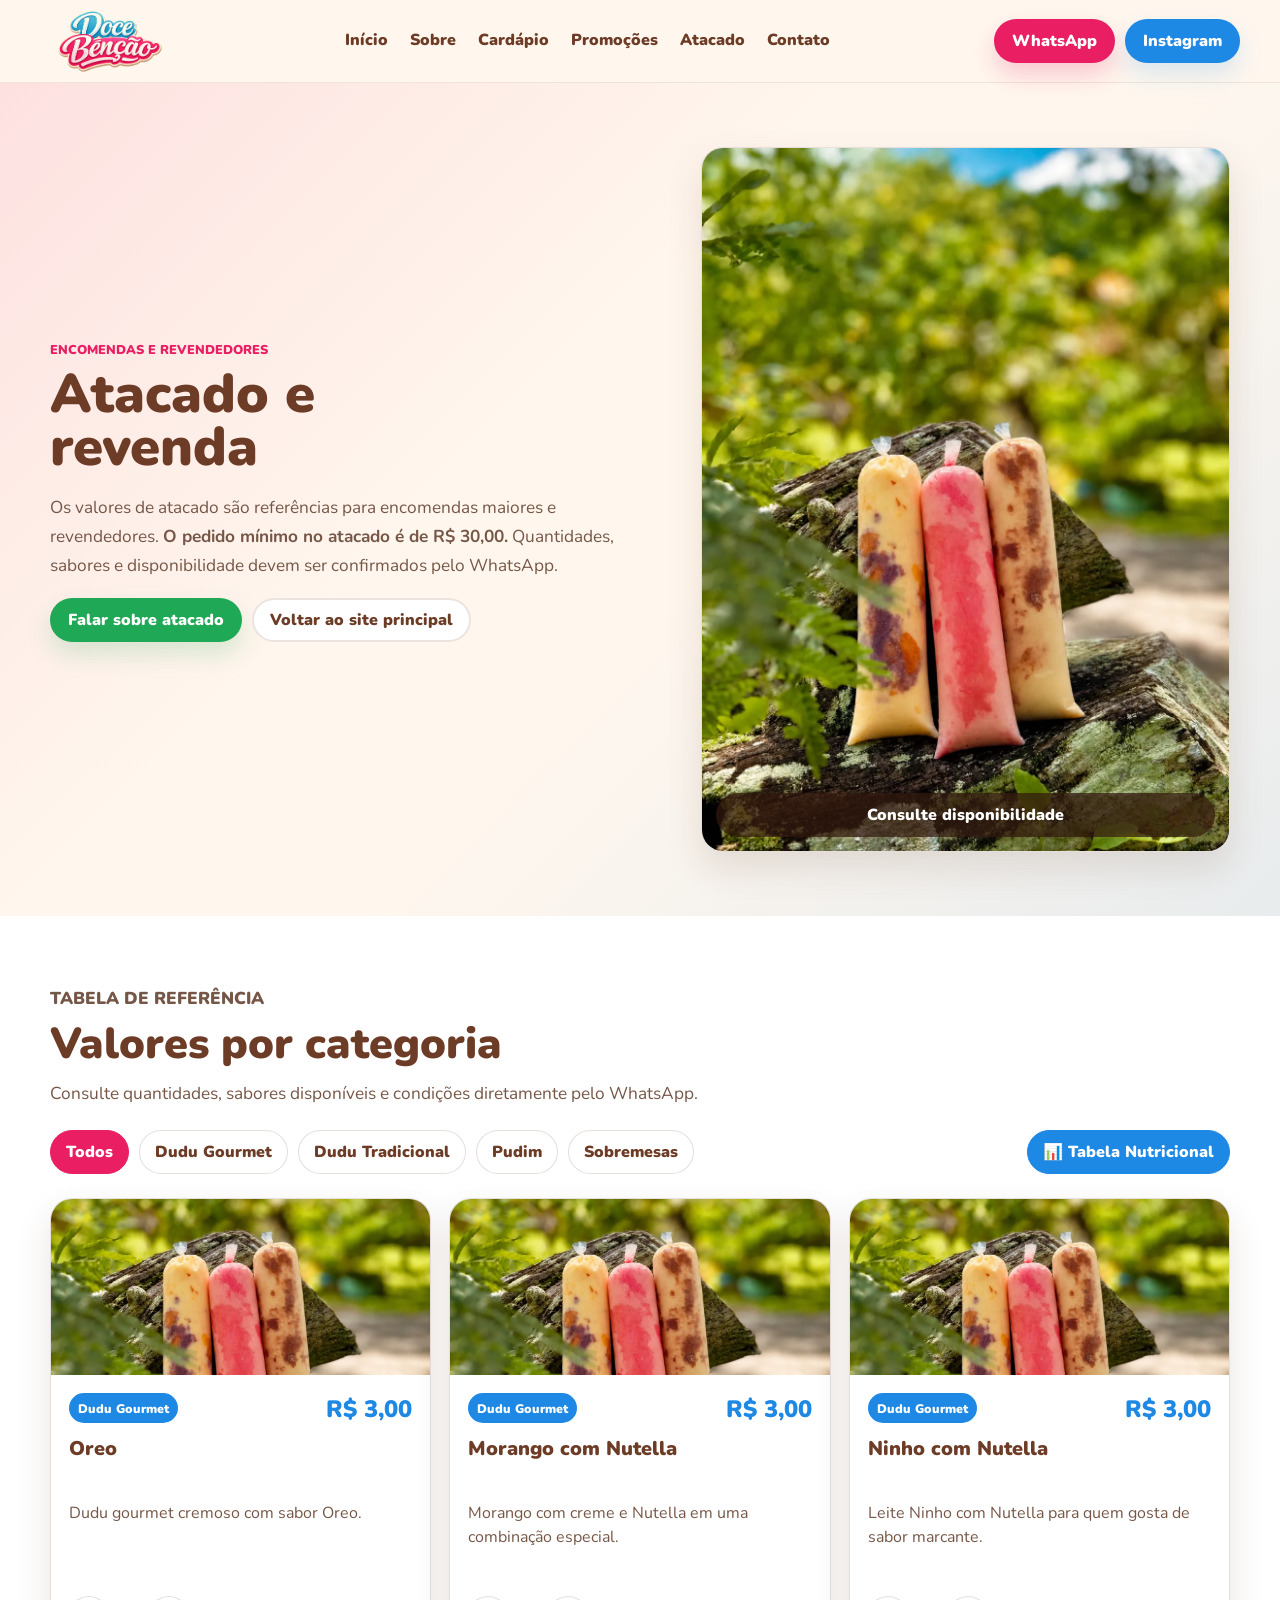
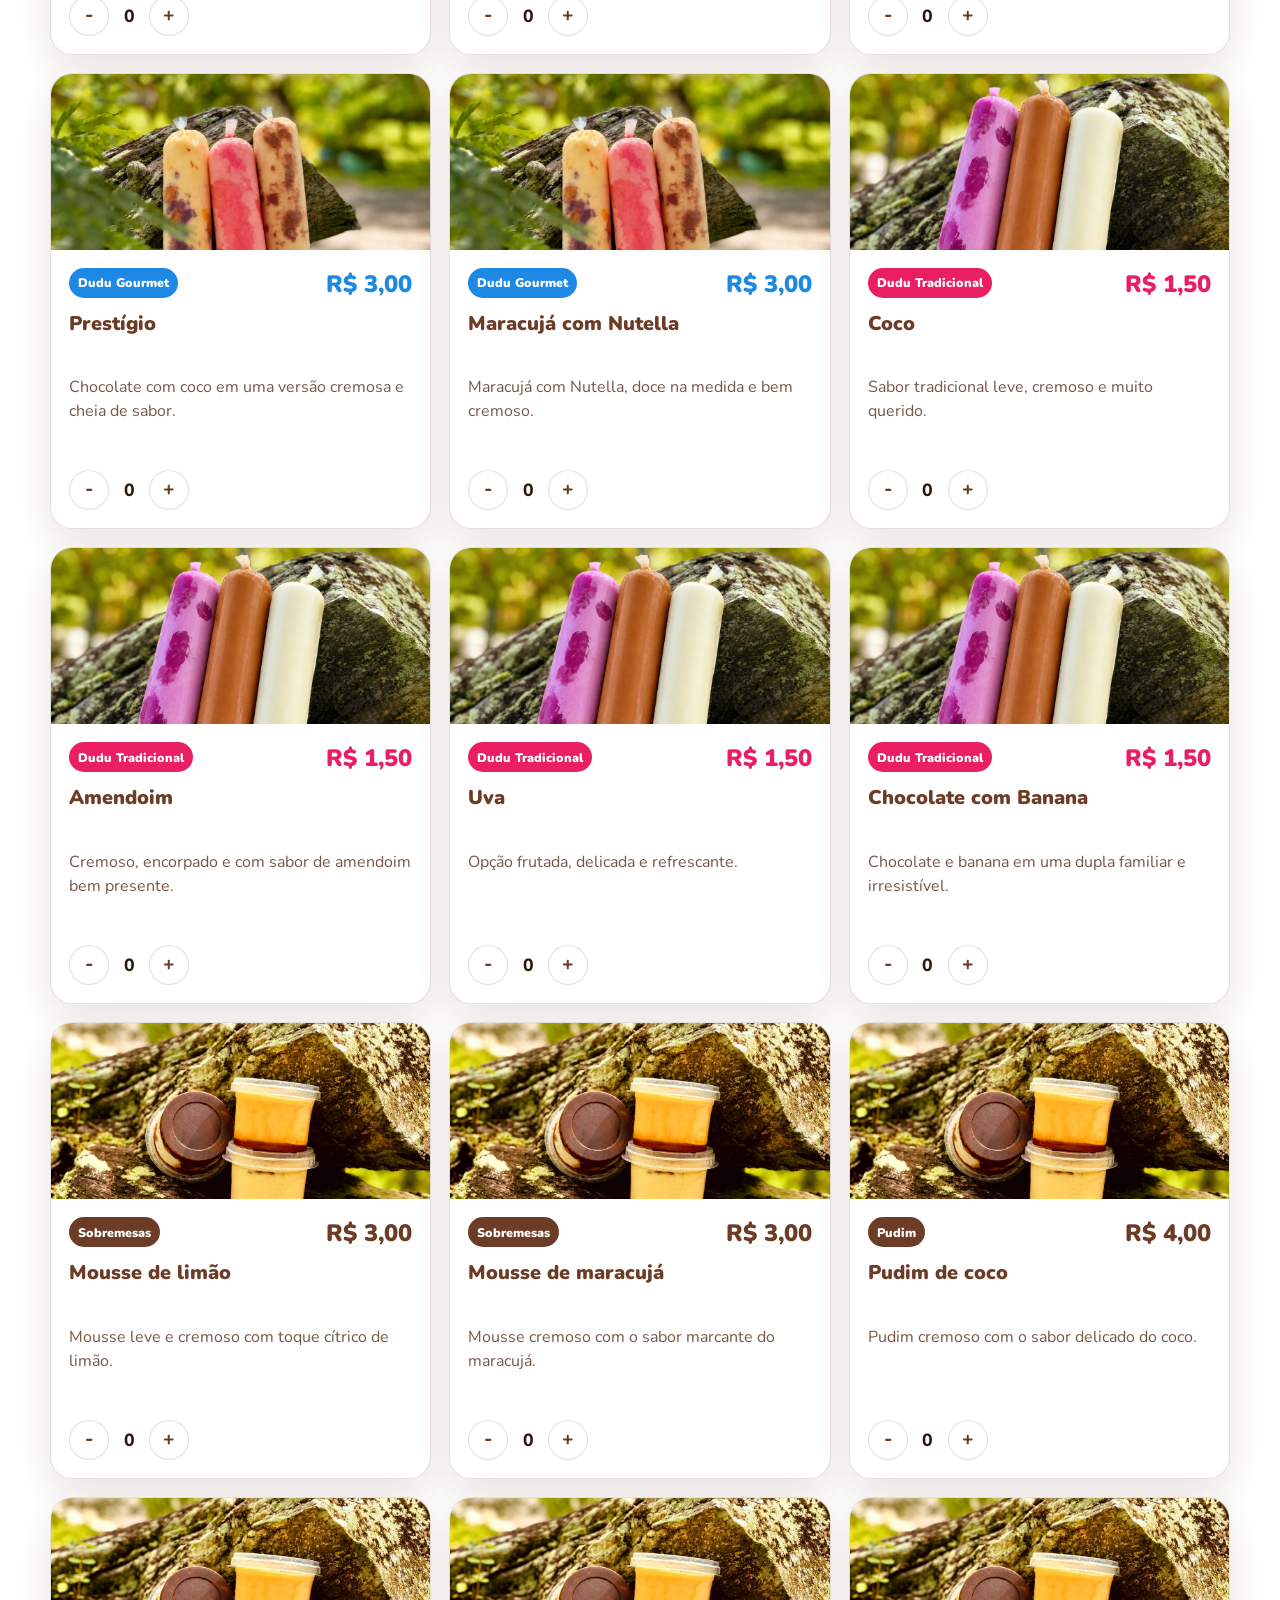
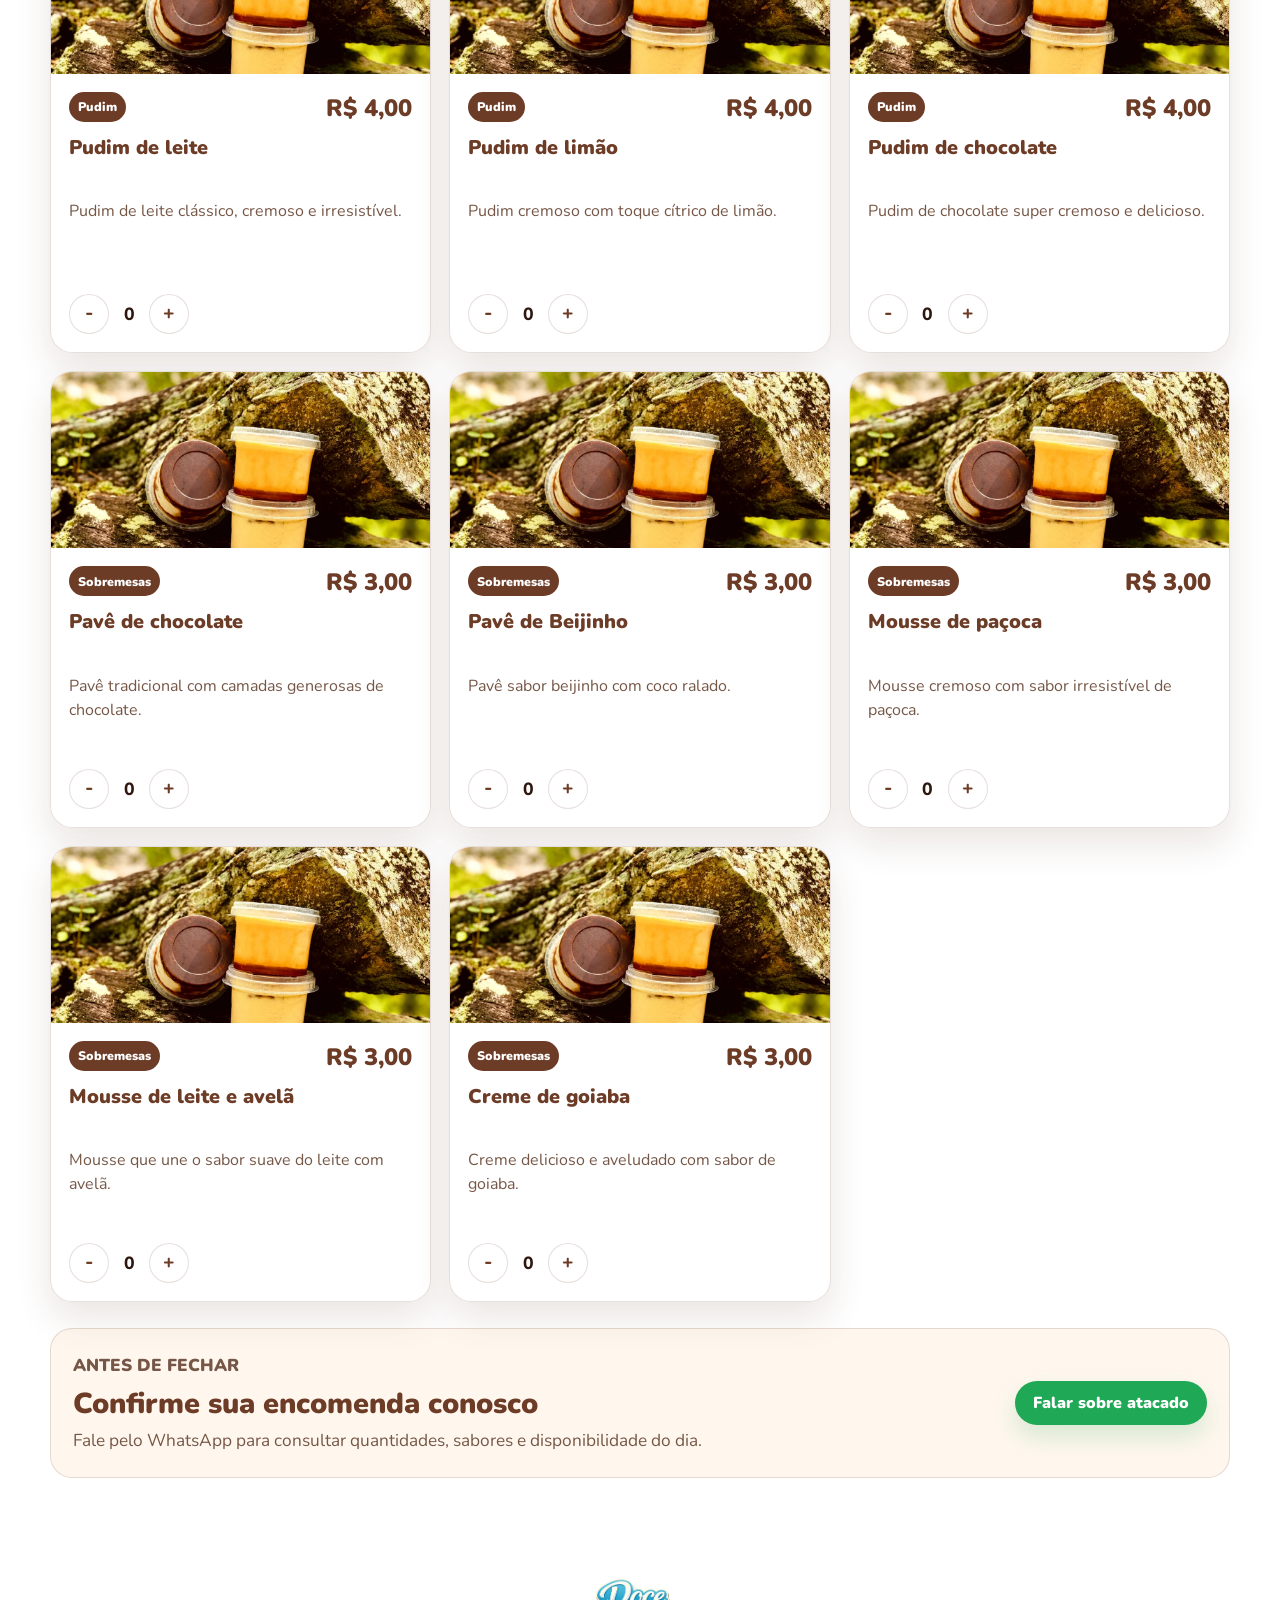
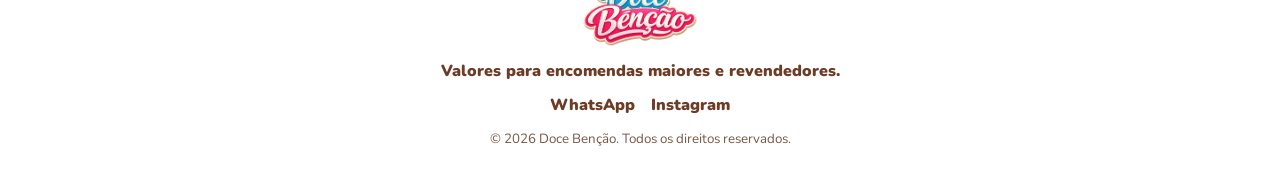
==== commit 37ed2a3a: "Add files via upload" ====
--- a/atacado.html
+++ b/atacado.html
@@ -109,7 +109,9 @@
             <button class="tab is-active" type="button" data-category="Todos">Todos</button>
             <button class="tab" type="button" data-category="Dudu Gourmet">Dudu Gourmet</button>
             <button class="tab" type="button" data-category="Dudu Tradicional">Dudu Tradicional</button>
+            <button class="tab" type="button" data-category="Pudim">Pudim</button>
             <button class="tab" type="button" data-category="Sobremesas">Sobremesas</button>
+            <a class="tab" href="tabela-nutricional.html" target="_blank" style="margin-left: auto; background: var(--blue); color: var(--white); border-color: var(--blue);">📊 Tabela Nutricional</a>
           </div>
           <div class="product-grid" id="productGrid" aria-live="polite"></div>
 
--- a/css/styles.css
+++ b/css/styles.css
@@ -798,8 +798,8 @@
   display: flex;
   align-items: center;
   justify-content: center;
-  width: 32px;
-  height: 32px;
+  width: 40px;
+  height: 40px;
   border: 1px solid var(--line);
   border-radius: 50%;
   background: var(--white);
